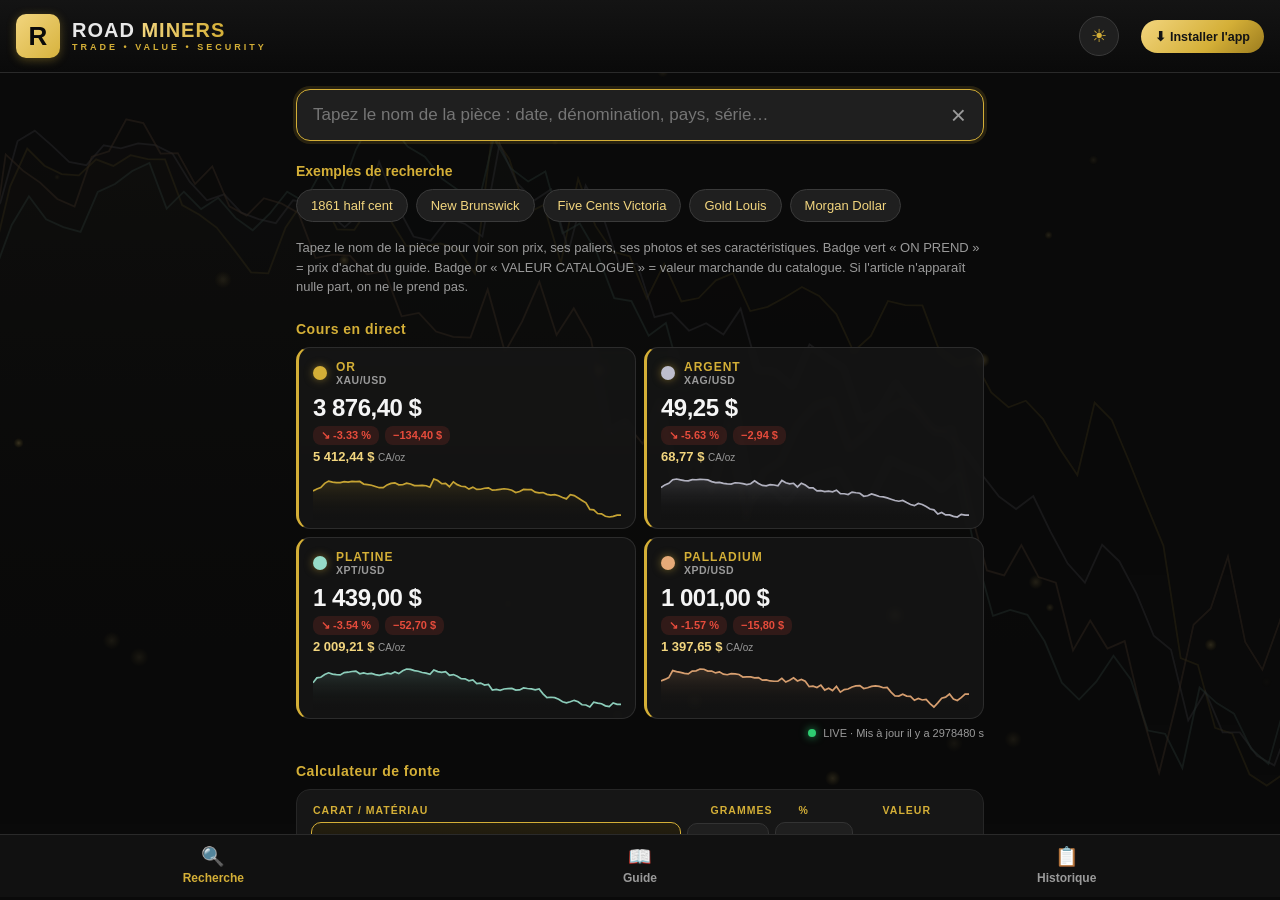
==== index.html @ ada9b25f "Écran de bienvenue après code d'accès : message d'encouragement + paillettes or/argent/diamant (sw v" ====
<!DOCTYPE html>
<html lang="fr">
<head>
<meta charset="UTF-8">
<meta name="viewport" content="width=device-width, initial-scale=1.0, viewport-fit=cover">
<meta name="theme-color" content="#0a0a0a">
<meta name="mobile-web-app-capable" content="yes">
<meta name="apple-mobile-web-app-capable" content="yes">
<meta name="apple-mobile-web-app-status-bar-style" content="black-translucent">
<title>ROAD MINERS — Recherche & Évaluation</title>
<link rel="manifest" href="manifest.webmanifest">
<link rel="icon" href="icons/icon-192.png">
<link rel="apple-touch-icon" href="icons/icon-192.png">
<link rel="stylesheet" href="styles.css">
</head>
<body>

<canvas id="spot-chart" aria-hidden="true"></canvas>
<canvas id="bg-fx" aria-hidden="true"></canvas>

<header class="app-header">
  <div class="logo-mark">R</div>
  <div class="logo-text">
    <span class="logo-road">ROAD</span> <span class="logo-miner">MINERS</span>
    <small>TRADE &bull; VALUE &bull; SECURITY</small>
  </div>
  <button id="btn-theme" class="btn-theme" aria-label="Changer de thème">&#9788;</button>
  <button id="btn-install" class="btn-install">&#11015; Installer l'app</button>
</header>

<main id="app">


  <!-- ============ VUE RECHERCHE (par défaut) ============ -->
  <section id="view-search" class="view active">
    <div class="search-box">
      <input type="search" id="search-input"
             placeholder="Tapez le nom de la pièce : date, dénomination, pays, série&hellip;"
             autocomplete="off" autofocus>
      <button id="btn-clear" class="btn-clear" aria-label="Effacer">&times;</button>
    </div>

    <ul id="results" class="results"></ul>
    <p id="results-count" class="results-count"></p>

    <div id="home-zone">
      <div class="quick-hints" id="quick-hints">
        <p class="hint-title">Exemples de recherche</p>
        <div class="hint-chips">
          <button class="chip" data-q="1861 half cent">1861 half cent</button>
          <button class="chip" data-q="New Brunswick">New Brunswick</button>
          <button class="chip" data-q="five cents victoria">Five Cents Victoria</button>
          <button class="chip" data-q="gold louis">Gold Louis</button>
          <button class="chip" data-q="morgan dollar">Morgan Dollar</button>
        </div>
        <p class="hint-note">Tapez le nom de la pièce pour voir son prix, ses paliers, ses photos et ses caractéristiques. Badge vert « ON PREND » = prix d'achat du guide. Badge or « VALEUR CATALOGUE » = valeur marchande du catalogue. Si l'article n'apparaît nulle part, on ne le prend pas.</p>
      </div>

      <h3 class="section-title">Cours en direct</h3>
      <div class="spot-grid" id="spot-ticker"></div>

      <h3 class="section-title">Calculateur de fonte</h3>
      <div class="melt-card">
        <canvas id="gold-fx"></canvas>
        <div class="melt-head">
          <span>CARAT / MATÉRIAU</span><span>GRAMMES</span><span>%</span><span>VALEUR</span><span></span>
        </div>
        <div id="melt-rows"></div>
        <button class="btn-outline btn-add" id="btn-add-material">&#10010; Ajouter un matériau</button>
        <p class="melt-result" id="melt-result">Total : —</p>
        <div class="custom-pct" id="custom-pct-zone" hidden>
          <label for="custom-pct">% au choix sur le total 100 % Kitco :</label>
          <div class="custom-pct-row">
            <input type="number" id="custom-pct" min="0" max="100" step="0.5" placeholder="ex. 42">
            <span class="custom-pct-sign">%</span>
            <strong id="custom-pct-val">—</strong>
          </div>
          <label for="custom-paid" style="margin-top:10px">Montant payé au total ($) — pourcentage réel :</label>
          <div class="custom-pct-row">
            <input type="number" id="custom-paid" min="0" step="0.01" placeholder="ex. 850">
            <span class="custom-pct-sign">$</span>
            <strong id="custom-paid-pct">—</strong>
          </div>
        </div>
        <div class="tiers" id="melt-tiers"></div>
        <p class="hint-note" id="melt-source">100 % = prix <strong>Non-Wholesale</strong> par gramme de la page <a href="https://online.kitco.com/refining/gold-silver-CAD.html" target="_blank" rel="noopener" style="color:var(--gold)">Kitco refining (CAD)</a>, selon la contenance — cours en direct.</p>
      </div>

      <h3 class="section-title">Valeur faciale — pièces d'argent canadiennes</h3>
      <div class="face-card">
        <p class="hint-note" style="margin-top:0">Poids total de l'ensemble des pièces <strong>÷ 23,32 g</strong> = valeur faciale en dollars.</p>
        <div class="custom-pct-row">
          <input type="number" id="face-grams" min="0" step="0.01" placeholder="poids total en grammes">
          <span class="custom-pct-sign">g</span>
          <strong id="face-result">—</strong>
        </div>
        <div class="custom-pct-row" style="margin-top:8px">
          <input type="number" id="face-mult" min="0" step="0.5" placeholder="multiplicateur (ex. 8)">
          <span class="custom-pct-sign">&times;</span>
          <strong id="face-mult-result">—</strong>
        </div>
        <p class="hint-note">Prix = valeur faciale × multiplicateur (ex. « 8 fois la face »).</p>
      </div>

      <h3 class="section-title">Comparaison des prix</h3>
      <div class="cmp-card">
        <div class="cmp-head">
          <div class="cmp-metals" id="cmp-metals"></div>
          <div class="cmp-unit">
            <button class="cmp-u active" data-u="oz">Once</button>
            <button class="cmp-u" data-u="g">Gramme</button>
          </div>
        </div>
        <div class="cmp-row" id="cmp-row"></div>
        <p class="hint-note" id="cmp-note"></p>
      </div>

      <details class="guide-block home-fold">
        <summary>Calculateur argent — lots de pièces</summary>
      <div class="agc-card">
        <div class="agc-head"><span>PIÈCE</span><span>QTÉ</span><span>100 %</span></div>
        <div id="agc-rows"></div>
        <p class="melt-result" id="agc-result">Total : —</p>
        <div class="custom-pct-row" id="agc-paid-row" hidden>
          <input type="number" id="agc-paid" min="0" step="0.01" placeholder="montant payé au total">
          <span class="custom-pct-sign">$</span>
          <strong id="agc-paid-pct">—</strong>
        </div>
        <div class="tiers" id="agc-tiers"></div>
        <p class="hint-note">Prix au gramme Kitco Non-Wholesale en direct (même base que le calculateur de fonte), selon la teneur de chaque pièce. <strong>Vérifiez la valeur de collection dans la recherche avant d'offrir la fonte.</strong></p>
      </div>
      </details>

      <details class="guide-block home-fold">
        <summary>Titrage de l'or — carats &amp; poinçons</summary>
      <div class="karat-card">
        <table class="karat-table">
          <thead>
            <tr><th>Titrage</th><th>Poinçon</th><th>% d'or pur</th><th>Utilisation courante</th></tr>
          </thead>
          <tbody>
            <tr>
              <td><strong>24K</strong><span class="karat-parts">24/24 parts</span></td>
              <td class="karat-mil">999 ‰</td>
              <td><div class="karat-bar"><span style="width:99.9%"></span></div><span class="karat-pct">99,9 %</span></td>
              <td class="karat-usage">Lingots, pièces d'investissement (trop mou pour les bijoux)</td>
            </tr>
            <tr>
              <td><strong>22K</strong><span class="karat-parts">22/24 parts</span></td>
              <td class="karat-mil">916 ‰</td>
              <td><div class="karat-bar"><span style="width:91.6%"></span></div><span class="karat-pct">91,6 %</span></td>
              <td class="karat-usage">Bijoux traditionnels de haute valeur (Asie, Moyen-Orient)</td>
            </tr>
            <tr>
              <td><strong>21K</strong><span class="karat-parts">21/24 parts</span></td>
              <td class="karat-mil">875 ‰</td>
              <td><div class="karat-bar"><span style="width:87.5%"></span></div><span class="karat-pct">87,5 %</span></td>
              <td class="karat-usage">—</td>
            </tr>
            <tr>
              <td><strong>19K</strong><span class="karat-parts">19/24 parts</span></td>
              <td class="karat-mil">800 ‰</td>
              <td><div class="karat-bar"><span style="width:80%"></span></div><span class="karat-pct">80,0 %</span></td>
              <td class="karat-usage">—</td>
            </tr>
            <tr>
              <td><strong>18K</strong><span class="karat-parts">18/24 parts</span></td>
              <td class="karat-mil">750 ‰</td>
              <td><div class="karat-bar"><span style="width:75%"></span></div><span class="karat-pct">75,0 %</span></td>
              <td class="karat-usage">Haute joaillerie, bagues de fiançailles (le standard du luxe)</td>
            </tr>
            <tr>
              <td><strong>16K</strong><span class="karat-parts">16/24 parts</span></td>
              <td class="karat-mil">666 ‰</td>
              <td><div class="karat-bar"><span style="width:66.6%"></span></div><span class="karat-pct">66,6 %</span></td>
              <td class="karat-usage">—</td>
            </tr>
            <tr>
              <td><strong>15K</strong><span class="karat-parts">15/24 parts</span></td>
              <td class="karat-mil">625 ‰</td>
              <td><div class="karat-bar"><span style="width:62.5%"></span></div><span class="karat-pct">62,5 %</span></td>
              <td class="karat-usage">—</td>
            </tr>
            <tr>
              <td><strong>14K</strong><span class="karat-parts">14/24 parts</span></td>
              <td class="karat-mil">585 ‰</td>
              <td><div class="karat-bar"><span style="width:58.3%"></span></div><span class="karat-pct">58,3 %</span></td>
              <td class="karat-usage">Bijouterie courante (très populaire aux USA et en Allemagne)</td>
            </tr>
            <tr>
              <td><strong>12K</strong><span class="karat-parts">12/24 parts</span></td>
              <td class="karat-mil">500 ‰</td>
              <td><div class="karat-bar"><span style="width:50%"></span></div><span class="karat-pct">50,0 %</span></td>
              <td class="karat-usage">—</td>
            </tr>
            <tr>
              <td><strong>10K</strong><span class="karat-parts">10/24 parts</span></td>
              <td class="karat-mil">417 ‰</td>
              <td><div class="karat-bar"><span style="width:41.7%"></span></div><span class="karat-pct">41,7 %</span></td>
              <td class="karat-usage">—</td>
            </tr>
            <tr>
              <td><strong>9K</strong><span class="karat-parts">9/24 parts</span></td>
              <td class="karat-mil">375 ‰</td>
              <td><div class="karat-bar"><span style="width:37.5%"></span></div><span class="karat-pct">37,5 %</span></td>
              <td class="karat-usage">Bijoux abordables et très résistants (Europe)</td>
            </tr>
            <tr>
              <td><strong>8K</strong><span class="karat-parts">8/24 parts</span></td>
              <td class="karat-mil">333 ‰</td>
              <td><div class="karat-bar"><span style="width:33.3%"></span></div><span class="karat-pct">33,3 %</span></td>
              <td class="karat-usage">—</td>
            </tr>
          </tbody>
        </table>
      </div>
      </details>

      <details class="guide-block home-fold">
        <summary>Argent, platine &amp; palladium — poinçons</summary>
      <div class="karat-card">
        <table class="karat-table">
          <thead>
            <tr><th>Poinçon</th><th>Millièmes</th><th>% de métal pur</th><th>Notes</th></tr>
          </thead>
          <tbody>
            <tr class="fold-sub"><td colspan="4">ARGENT</td></tr>
            <tr>
              <td><strong>750</strong></td>
              <td class="karat-mil">750 ‰</td>
              <td><div class="karat-bar"><span style="width:75%"></span></div><span class="karat-pct">75,0 %</span></td>
              <td class="karat-usage">—</td>
            </tr>
            <tr>
              <td><strong>800</strong></td>
              <td class="karat-mil">800 ‰</td>
              <td><div class="karat-bar"><span style="width:80%"></span></div><span class="karat-pct">80,0 %</span></td>
              <td class="karat-usage">Argenterie, pièces étrangères</td>
            </tr>
            <tr>
              <td><strong>850</strong></td>
              <td class="karat-mil">850 ‰</td>
              <td><div class="karat-bar"><span style="width:85%"></span></div><span class="karat-pct">85,0 %</span></td>
              <td class="karat-usage">—</td>
            </tr>
            <tr>
              <td><strong>900</strong></td>
              <td class="karat-mil">900 ‰</td>
              <td><div class="karat-bar"><span style="width:90%"></span></div><span class="karat-pct">90,0 %</span></td>
              <td class="karat-usage">Pièces US 1964 et avant</td>
            </tr>
            <tr>
              <td><strong>925</strong><span class="karat-parts">Sterling</span></td>
              <td class="karat-mil">925 ‰</td>
              <td><div class="karat-bar"><span style="width:92.5%"></span></div><span class="karat-pct">92,5 %</span></td>
              <td class="karat-usage">Standard argenterie et bijoux</td>
            </tr>
            <tr>
              <td><strong>999</strong></td>
              <td class="karat-mil">999 ‰</td>
              <td><div class="karat-bar"><span style="width:99.9%"></span></div><span class="karat-pct">99,9 %</span></td>
              <td class="karat-usage">Lingots, pièces d'investissement</td>
            </tr>
            <tr>
              <td><strong>9999</strong></td>
              <td class="karat-mil">999,9 ‰</td>
              <td><div class="karat-bar"><span style="width:99.99%"></span></div><span class="karat-pct">99,99 %</span></td>
              <td class="karat-usage">Maple Leaf argent</td>
            </tr>
            <tr class="fold-sub"><td colspan="4">PLATINE</td></tr>
            <tr>
              <td><strong>PLAT</strong></td>
              <td class="karat-mil">—</td>
              <td><span class="karat-pct">à vérifier</span></td>
              <td class="karat-usage">Marquage de platine ; vérifier le contexte</td>
            </tr>
            <tr>
              <td><strong>900</strong></td>
              <td class="karat-mil">900 ‰</td>
              <td><div class="karat-bar"><span style="width:90%"></span></div><span class="karat-pct">90,0 %</span></td>
              <td class="karat-usage">—</td>
            </tr>
            <tr>
              <td><strong>950</strong></td>
              <td class="karat-mil">950 ‰</td>
              <td><div class="karat-bar"><span style="width:95%"></span></div><span class="karat-pct">95,0 %</span></td>
              <td class="karat-usage">Bijoux courants</td>
            </tr>
            <tr>
              <td><strong>999</strong></td>
              <td class="karat-mil">999 ‰</td>
              <td><div class="karat-bar"><span style="width:99.9%"></span></div><span class="karat-pct">99,9 %</span></td>
              <td class="karat-usage">Lingots, pièces d'investissement</td>
            </tr>
            <tr class="fold-sub"><td colspan="4">PALLADIUM</td></tr>
            <tr>
              <td><strong>PALL</strong></td>
              <td class="karat-mil">—</td>
              <td><span class="karat-pct">à vérifier</span></td>
              <td class="karat-usage">Marquage possible ; analyse nécessaire</td>
            </tr>
            <tr>
              <td><strong>950</strong></td>
              <td class="karat-mil">950 ‰</td>
              <td><div class="karat-bar"><span style="width:95%"></span></div><span class="karat-pct">95,0 %</span></td>
              <td class="karat-usage">Bijoux</td>
            </tr>
            <tr>
              <td><strong>999</strong></td>
              <td class="karat-mil">999 ‰</td>
              <td><div class="karat-bar"><span style="width:99.9%"></span></div><span class="karat-pct">99,9 %</span></td>
              <td class="karat-usage">Lingots, pièces d'investissement</td>
            </tr>
          </tbody>
        </table>
        <p class="hint-note">1 once troy = 31,1034768 g. Les tests à l'acide pour platine et palladium ne sont pas des preuves : certains aciers et alliages donnent des réactions trompeuses.</p>
      </div>
      </details>
    </div>
  </section>

  <!-- ============ VUE DÉTAIL ============ -->
  <section id="view-detail" class="view">
    <button class="btn-back" id="btn-back">&larr; Retour</button>

    <div class="coin3d-scene">
      <div class="coin3d">
        <div class="coin-face coin-front" id="coin-front"></div>
        <div class="coin-face coin-back" id="coin-back"></div>
      </div>
    </div>

    <div id="detail-card" class="detail-card">
      <div class="verdict" id="verdict">ON PREND</div>
      <h2 id="detail-title"></h2>
      <p class="detail-ref" id="detail-ref"></p>
      <p class="detail-price"><span id="detail-price-label">Prix d'achat du guide</span> : <strong id="detail-price"></strong></p>
    </div>

    <a id="guide-page-link" class="btn-outline" style="display:block;margin-top:12px" href="#" target="_blank" rel="noopener">
      Voir la page du livre (photos des pièces) &nearr;
    </a>

    <div id="caracs-zone" hidden>
      <h3 class="section-title" id="caracs-title">Caractéristiques (Numista)</h3>
      <div id="caracs" class="caracs"></div>
    </div>

    <h3 class="section-title">Prix selon le pourcentage</h3>
    <div class="tiers" id="tiers"></div>

    <h3 class="section-title">Prix réel constaté</h3>
    <div class="realprice-zone">
      <a id="pricecharting-link" class="btn-outline" href="#" target="_blank" rel="noopener">
        Voir le prix réel &nearr;
      </a>
      <div class="realprice-input">
        <label for="realprice">Prix réel constaté ($)</label>
        <input type="number" id="realprice" min="0" step="0.01" placeholder="0.00">
      </div>
      <p id="margin-info" class="margin-info"></p>
    </div>

    <button class="btn-gold btn-save" id="btn-save">Enregistrer l'évaluation</button>
  </section>

  <!-- ============ VUE GUIDE (manuel de formation) ============ -->
  <section id="view-guide" class="view">
    <h3 class="section-title" style="margin-top:0">Manuel de formation — objets de valeur</h3>
    <p class="hint-note" style="margin-top:0">Les valeurs historiques citées ne sont ni des prix garantis ni des offres d'achat. Les listes de marques et les tests indicatifs ne remplacent pas une analyse.</p>

    <details class="guide-block" open>
      <summary>Mode d'emploi et sécurité</summary>
      <div class="guide-body">
        <ul>
          <li>Identifier l'objet, photographier les poinçons et relever son <strong>poids brut</strong>.</li>
          <li>Vérifier la composition : poinçon, dimensions, masse, provenance et, si nécessaire, <strong>analyse XRF</strong> ou laboratoire.</li>
          <li><strong>Ne pas</strong> utiliser de tests destructifs sur une pièce de collection ou une montre potentiellement rare.</li>
          <li>Tests acides : formation, lunettes, gants compatibles, ventilation et protocole de sécurité ; <strong>ne pas mélanger les réactifs</strong>.</li>
          <li>Contrôler les obligations locales : identification du vendeur, registre d'achat, biens volés, taxes et protection du consommateur.</li>
        </ul>
      </div>
    </details>

    <details class="guide-block">
      <summary>Or : carats, poinçons et calcul de fonte</summary>
      <div class="guide-body">
        <table>
          <thead><tr><th>Carats</th><th>Poinçon</th><th>Or fin théorique</th></tr></thead>
          <tbody>
            <tr><td>24K</td><td>999</td><td>99,9 %</td></tr>
            <tr><td>22K</td><td>916</td><td>91,6 %</td></tr>
            <tr><td>21K</td><td>875</td><td>87,5 %</td></tr>
            <tr><td>18K</td><td>750</td><td>75,0 %</td></tr>
            <tr><td>16K</td><td>666</td><td>66,6 %</td></tr>
            <tr><td>15K</td><td>625</td><td>62,5 %</td></tr>
            <tr><td>14K</td><td>585</td><td>58,5 %</td></tr>
            <tr><td>12K</td><td>500</td><td>50,0 %</td></tr>
            <tr><td>10K</td><td>417</td><td>41,7 %</td></tr>
            <tr><td>9K</td><td>375</td><td>37,5 %</td></tr>
            <tr><td>8K</td><td>333</td><td>33,3 %</td></tr>
          </tbody>
        </table>
        <p><strong>Marquages :</strong> K, KT, CT, C peuvent désigner le carat selon le contexte. <strong>GF</strong> = Gold Filled ; <strong>1/10</strong> et <strong>1/20</strong> = fraction de la masse en or du revêtement ; <strong>RGP</strong> = Rolled Gold Plate. Ces articles sont <strong>non souhaités</strong> pour le rachat d'or massif.</p>
        <div class="guide-warn">
          <strong>Calcul de valeur de fonte :</strong><br>
          Or fin (g) = poids net (g) × titre.<br>
          Valeur brute = or fin (g) × cours de l'or pur par gramme.<br>
          Exemple fictif : 20 g d'or 18K → 15 g d'or fin ; à 100 $/g (hypothétique) → 1 500 $ de valeur métal brute. Déduire coûts, pertes et marge selon un barème transparent.
        </div>
        <p>Note du support : « Nous recevons 98,5 % or – 95 % argent » — rendement ou taux de paiement non défini : <strong>ne pas l'appliquer automatiquement</strong>.</p>
      </div>
    </details>

    <details class="guide-block">
      <summary>Argent, platine et palladium</summary>
      <div class="guide-body">
        <table>
          <thead><tr><th>Métal / poinçon</th><th>Interprétation</th></tr></thead>
          <tbody>
            <tr><td>Argent 750 / 800 / 850 / 900</td><td>75 / 80 / 85 / 90 % d'argent</td></tr>
            <tr><td>925 (Sterling)</td><td>92,5 % d'argent</td></tr>
            <tr><td>999 / 9999</td><td>99,9 / 99,99 % d'argent</td></tr>
            <tr><td>PLAT / 900</td><td>Marquages possibles de platine ; vérifier le contexte</td></tr>
            <tr><td>PALL</td><td>Marquage possible de palladium ; analyse nécessaire</td></tr>
          </tbody>
        </table>
        <p><strong>1 once troy = 31,1034768 g</strong> (arrondi : 31,1035 g).</p>
        <p>Les tests à l'acide pour platine et palladium ne sont <strong>pas des preuves d'identité</strong> : certains aciers et alliages donnent des réactions trompeuses.</p>
      </div>
    </details>

    <details class="guide-block">
      <summary>Argenterie et métal plaqué</summary>
      <div class="guide-body">
        <table>
          <thead><tr><th>Marquages recherchés</th><th>À vérifier avec prudence</th></tr></thead>
          <tbody>
            <tr>
              <td>800 (lions), 900, 925, Sterling, Silver, Argent</td>
              <td>EP, EPBS, EPNS, EPCS, Silver Plate, Copper, Nickel, Brass, Pewter, Guaranteed</td>
            </tr>
            <tr>
              <td></td>
              <td>Rogers &amp; Son, Community, Oneida, Christofle, Wallace, International Silver Co.</td>
            </tr>
          </tbody>
        </table>
        <p><strong>Réactions décrites (indicatives, pas universelles) :</strong> bleu pâle + dépôt blanc sans bulles = « bon » ; bleu-vert = cuivre ; vert = laiton ; noir + dépôt blanc + bulles = étain. Le nom d'un fabricant ne détermine pas la teneur en argent.</p>
        <div class="guide-warn">Attention aux <strong>chandeliers et boîtes à bijoux lestés</strong> de plâtre ou de bois ; les manches de couteaux peuvent contenir des matériaux de remplissage. <strong>Calculer uniquement le métal récupérable.</strong></div>
      </div>
    </details>

    <details class="guide-block">
      <summary>Monnaie canadienne</summary>
      <div class="guide-body">
        <table>
          <thead><tr><th>Catégorie</th><th>Teneur / notes</th></tr></thead>
          <tbody>
            <tr><td>Pièces jusqu'en 1966</td><td>80 % d'argent ; vérifier dénomination et date</td></tr>
            <tr><td>1967</td><td>50 % ou 80 % selon l'émission (moyenne ~60 %)</td></tr>
            <tr><td>1968</td><td>50 % ; test à l'aimant — toutes les pièces ne sont pas argentées</td></tr>
            <tr><td>Olympiques Montréal</td><td>5 $ = 25 g ; 10 $ = 50 g ; série de 28 pièces ≈ 1 000 g ; pureté variable</td></tr>
            <tr><td>Olympiques Calgary</td><td>20 $ = 1 oz ; vérifier émission et masse exacte</td></tr>
            <tr><td>Dollars commémoratifs</td><td>1971–1991 : 50 % ; 1992–2002 : 92,5 % ; 2003+ : 99,9 % (à contrôler pièce par pièce)</td></tr>
            <tr><td>Autres recherchés</td><td>5 cents 1921 / 1925 / 1926 Far ; Large Cent ; petits cents 1922–1927 ; jetons Canada ; ensembles 1999 novembre/septembre</td></tr>
          </tbody>
        </table>
        <p><strong>Monnaies canadiennes en or (indications du support) :</strong></p>
        <table>
          <thead><tr><th>Valeur / année</th><th>Quantité annoncée</th></tr></thead>
          <tbody>
            <tr><td>20 $ 1967</td><td>1/2 oz</td></tr>
            <tr><td>100 $ 1976–1986</td><td>1/2 oz</td></tr>
            <tr><td>100 $ 1987–2003</td><td>1/4 oz</td></tr>
            <tr><td>100 $ 2004+</td><td>Moins de 1/4 oz</td></tr>
            <tr><td>100 $ olympique Montréal 1976</td><td>Mentionné, quantité non précisée</td></tr>
            <tr><td>5 $ 1912 / 10 $ 1912</td><td>Presque 1/4 oz / presque 1/2 oz</td></tr>
          </tbody>
        </table>
        <div class="guide-warn">Ne pas déduire la teneur en or de l'emballage (« carton brun », « boîte en bois »…). Distinguer <strong>masse totale</strong>, <strong>masse d'or fin</strong> et <strong>prime numismatique</strong>.</div>
      </div>
    </details>

    <details class="guide-block">
      <summary>Monnaie américaine et étrangère</summary>
      <div class="guide-body">
        <table>
          <thead><tr><th>Catégorie</th><th>Notes</th></tr></thead>
          <tbody>
            <tr><td>USA 1964 et avant</td><td>90 % d'argent pour certaines dénominations</td></tr>
            <tr><td>Kennedy 50 cents 1965–1969</td><td>40 % d'argent</td></tr>
            <tr><td>5 cents 1942–1945 (P, D, S)</td><td>Pièces de guerre : 35 % d'argent</td></tr>
            <tr><td>Anciennes dénominations</td><td>Half Cent, Large Cent, Two Cents, Three Cents, Half Dime, Five Cents, US Token</td></tr>
            <tr><td>Or USA 5 $ / 10 $ / 20 $</td><td>≈ 0,240 / 0,48 / 0,96 oz (approximatif)</td></tr>
            <tr><td>Pièces étrangères en argent</td><td>Titre 800 et plus ; vérifier chaque émission</td></tr>
            <tr><td>Métaux étrangers non précieux</td><td>Support : 2 à 3 $/lb (prix historique non daté)</td></tr>
            <tr><td>Billets étrangers</td><td>Support : anciens billets ~10 cents pièce — non représentatif du marché</td></tr>
          </tbody>
        </table>
        <p>Une tranche cuivrée (ligne brune = cœur cuivre) ne permet pas à elle seule de dater ou d'évaluer une pièce.</p>
      </div>
    </details>

    <details class="guide-block">
      <summary>Montres : tri et authentification</summary>
      <div class="guide-body">
        <table>
          <thead><tr><th>Luxe (selon le support)</th><th>Autres marques / catégories</th></tr></thead>
          <tbody>
            <tr>
              <td>Cartier, Panerai, Omega, Vacheron Constantin, Rolex, Jaeger-LeCoultre, Breitling, Longines, Audemars Piguet, TAG Heuer</td>
              <td>Timex, Bulova, Caravelle, Walt Disney, Fossil, Rado, Gucci, Lacoste, Michael Kors, Quartz</td>
            </tr>
          </tbody>
        </table>
        <ul>
          <li><strong>Mouvement automatique</strong> : remontage par les mouvements du poignet. <strong>Wind-up</strong> : remontage manuel par la couronne.</li>
          <li>« 21 jewels » = rubis de palier dans le mouvement, <strong>pas une garantie de valeur</strong>.</li>
          <li>Vérifier séparément boîtier, fond, bracelet, mécanisme, authenticité, références et état.</li>
          <li><strong>Ne pas fondre une montre</strong> avant de comparer sa valeur de collection.</li>
        </ul>
      </div>
    </details>

    <details class="guide-block">
      <summary>Billets de banque canadiens</summary>
      <div class="guide-body">
        <table>
          <thead><tr><th>Époque / type</th><th>Critère du support</th></tr></thead>
          <tbody>
            <tr><td>Billet de 25 cents</td><td>2 à 5 $ selon l'état (valeur historique)</td></tr>
            <tr><td>1935 et avant</td><td>Toujours intéressant</td></tr>
            <tr><td>1937, signature Osborne</td><td>1 $ et 2 $ : valeur faciale ou photo ; 5–100 $ si bon état</td></tr>
            <tr><td>1954 Devil Face</td><td>Variété recherchée</td></tr>
            <tr><td>1967 commémoratif</td><td>Support : « aucun billet commémoratif 1867–1967 »</td></tr>
            <tr><td>1973 et après</td><td>100 billets consécutifs ou rouleau non coupé</td></tr>
          </tbody>
        </table>
        <p><strong>Numéros de série recherchés :</strong> radar (palindrome), chiffres identiques (ex. 999999999), millionième (ex. 2000000), astérisque initial (ex. *3478956), X en troisième position (ex. AJX032178).</p>
        <p><strong>Erreurs citées :</strong> mauvaise coupe, mauvaise impression, mauvaise couleur, absence de numéro de série, billets spécimens à numéro zéro. <strong>Faire authentifier</strong> : un dommage après émission n'est pas une erreur de fabrication.</p>
      </div>
    </details>

    <details class="guide-block">
      <summary>Cartes et souvenirs de collection</summary>
      <div class="guide-body">
        <table>
          <thead><tr><th>Famille</th><th>Indications</th></tr></thead>
          <tbody>
            <tr><td>Hockey avant 1989</td><td>Recrues : Gretzky 1978–80, Orr 1966–67, Lemieux 1985–86, Roy 1986–87</td></tr>
            <tr><td>Hockey 1985–1989</td><td>Séries OPC complètes ou presque (396 cartes) ; TOPPS variable</td></tr>
            <tr><td>Équipement</td><td>Maillots, rondelles et bâtons <strong>utilisés en match uniquement</strong></td></tr>
            <tr><td>Beehive</td><td>Support : 3 $ chacun (historique), sinon photos</td></tr>
            <tr><td>Jetons Shirriff, Jell-O, Salada</td><td>1961–62 plastique/métal : ~1 $ si bon état ; 1968–69 : envoyer photo</td></tr>
            <tr><td>Autres souvenirs</td><td>Macarons, billes rouges/bleues, bagues ; calendriers Molson et Export « A »</td></tr>
            <tr><td>Baseball 1980–1985</td><td>Séries complètes ou presque, 600–700 cartes</td></tr>
            <tr><td>Boxe et lutte</td><td>Avant 1970, état Mint</td></tr>
            <tr><td>Non-sport</td><td>Avant 1970 : tabac, gomme, cinéma, avions</td></tr>
          </tbody>
        </table>
        <p>Une année ou un joueur connu ne suffit pas : vérifier <strong>éditeur, série, numéro, authenticité, état, centrage, provenance</strong> et ventes comparables récentes.</p>
      </div>
    </details>

    <details class="guide-block">
      <summary>Fiche d'évaluation standard</summary>
      <div class="guide-body">
        <table>
          <thead><tr><th>Champ</th><th>À renseigner</th></tr></thead>
          <tbody>
            <tr><td>Identification</td><td>Catégorie, marque, modèle, année, référence</td></tr>
            <tr><td>Documentation</td><td>Photos recto/verso, poinçons, certificats, provenance</td></tr>
            <tr><td>Mesures</td><td>Poids brut, poids net métal, dimensions</td></tr>
            <tr><td>Contrôle</td><td>Méthode utilisée, résultat, limites et opérateur</td></tr>
            <tr><td>Évaluation</td><td>Cours du jour, ventes comparables, valeur brute</td></tr>
            <tr><td>Offre</td><td>Frais, marge, montant proposé, devise, date</td></tr>
            <tr><td>Traçabilité</td><td>Identité vendeur et registre conformément au droit applicable</td></tr>
          </tbody>
        </table>
        <div class="guide-warn">
          <strong>Exemple (chiffres fictifs) :</strong> pièce de 25 g en argent 925 → 25 × 0,925 = 23,125 g d'argent fin ; à 1,20 $/g → 27,75 $ de valeur métal théorique. La valeur numismatique peut être supérieure ou inférieure à la fonte.
        </div>
      </div>
    </details>

    <details class="guide-block">
      <summary>Vérifications et limites du document source</summary>
      <div class="guide-body">
        <ul>
          <li>Les listes de marques « bonnes » ou « pas bonnes » sont des <strong>raccourcis de tri</strong>, pas des preuves de composition.</li>
          <li>Les prix en cents/gramme, par couteau ou par carte <strong>ne sont pas datés</strong> : ne pas les utiliser comme prix de marché.</li>
          <li>Les pourcentages des pièces commémoratives et olympiques doivent être <strong>contrôlés pièce par pièce</strong>.</li>
          <li>Les méthodes à l'acide, à l'aimant et à la couleur sont <strong>indicatives</strong> ; préférer des analyses non destructives quand l'objet peut avoir une valeur de collection.</li>
          <li>Les quantités en onces des pièces d'or peuvent désigner une <strong>masse brute</strong> ou une <strong>masse d'or fin</strong> : ne pas les confondre.</li>
        </ul>
        <p><strong>Conclusion :</strong> la bonne méthode combine identification, composition vérifiée, poids net, authenticité et état.</p>
      </div>
    </details>
  </section>

  <!-- ============ VUE HISTORIQUE ============ -->
  <section id="view-history" class="view">
    <h3 class="section-title">Évaluations enregistrées</h3>
    <ul id="history-list" class="history-list"></ul>
    <p id="history-empty" class="hint-note">Aucune évaluation enregistrée pour l'instant.</p>
    <button class="btn-outline" id="btn-clear-history">Vider l'historique</button>
  </section>

</main>

<!-- ============ ÉCRAN DE BLOCAGE ============ -->
<div id="blocker" class="blocker" hidden>
  <div class="blocker-panel">
    <div class="logo-mark" style="margin:0 auto 14px">R</div>
    <h2 class="blocker-title">ROAD <span>MINERS</span></h2>
    <p id="blocker-msg">Application temporairement indisponible.</p>
    <input type="text" id="blocker-code" class="adm-input" placeholder="Code d'accès" autocomplete="off">
    <button class="btn-gold" id="blocker-go" style="width:100%;margin-top:12px">Entrer</button>
    <p id="blocker-err" class="blocker-err"></p>
  </div>
</div>

<!-- ============ ÉCRAN DE BIENVENUE (après code valide) ============ -->
<div id="welcome" class="welcome" hidden>
  <canvas id="welcome-fx" aria-hidden="true"></canvas>
  <div class="welcome-inner">
    <div class="logo-mark" style="margin:0 auto 16px">R</div>
    <h2 class="welcome-title" id="welcome-title">Bienvenue !</h2>
    <p id="welcome-sub"></p>
  </div>
</div>

<nav class="bottom-nav">
  <button class="nav-btn active" data-view="view-search">
    <span class="nav-icon">&#128269;</span>Recherche
  </button>
  <button class="nav-btn" data-view="view-guide">
    <span class="nav-icon">&#128214;</span>Guide
  </button>
  <button class="nav-btn" data-view="view-history">
    <span class="nav-icon">&#128203;</span>Historique
  </button>
</nav>

<div id="toast" class="toast" hidden></div>

<script src="config.js"></script>
<script src="app.js"></script>
</body>
</html>
---- styles.css ----
/* ===== ROAD MINERS — thème or & noir ===== */
:root {
  --gold: #d4af37;
  --gold-light: #f2d57e;
  --gold-dark: #9c7c1e;
  --bg: #0a0a0a;
  --bg-card: #161616;
  --bg-raised: #1f1f1f;
  --text: #f5f5f5;
  --text-dim: #9a9a9a;
  --green: #2ecc71;
  --red: #e74c3c;
  --radius: 14px;
}

/* ----- Animations ----- */
@keyframes fadeSlideIn {
  from { opacity: 0; transform: translateY(14px); }
  to { opacity: 1; transform: translateY(0); }
}
@keyframes popIn {
  0% { opacity: 0; transform: scale(.85); }
  70% { transform: scale(1.03); }
  100% { opacity: 1; transform: scale(1); }
}
@keyframes shimmer {
  0% { background-position: -200% center; }
  100% { background-position: 200% center; }
}
@keyframes pulseRing {
  0% { box-shadow: 0 0 0 0 rgba(212,175,55,.45); }
  70% { box-shadow: 0 0 0 14px rgba(212,175,55,0); }
  100% { box-shadow: 0 0 0 0 rgba(212,175,55,0); }
}
@keyframes toastIn {
  from { transform: translateX(-50%) translateY(20px); opacity: 0; }
  to { transform: translateX(-50%) translateY(0); opacity: 1; }
}
@keyframes glowText {
  0%, 100% { text-shadow: 0 0 6px rgba(212,175,55,.25); }
  50% { text-shadow: 0 0 14px rgba(212,175,55,.55); }
}

* { box-sizing: border-box; margin: 0; padding: 0; }

html { -webkit-text-size-adjust: 100%; height: 100%; }

body {
  background: var(--bg);
  color: var(--text);
  font-family: -apple-system, BlinkMacSystemFont, "Segoe UI", Roboto, Arial, sans-serif;
  height: 100%;
  overflow: hidden;   /* page figée : seul #app défile */
}

#app {
  height: calc(100dvh - 73px - 66px); /* moins en-tête et menu du bas */
  overflow-y: auto;
  -webkit-overflow-scrolling: touch;
}

/* ----- En-tête ----- */
.app-header {
  display: flex;
  align-items: center;
  gap: 12px;
  padding: 14px 16px;
  background: linear-gradient(180deg, #141414, #0a0a0a);
  border-bottom: 1px solid #2a2a2a;
  position: sticky;
  top: 0;
  z-index: 10;
}
.logo-mark {
  width: 44px; height: 44px;
  display: grid; place-items: center;
  font-size: 26px; font-weight: 900; color: #0a0a0a;
  background: linear-gradient(135deg, var(--gold-light), var(--gold) 55%, var(--gold-dark));
  background-size: 200% 200%;
  border-radius: 10px;
  box-shadow: 0 2px 10px rgba(212, 175, 55, .35);
  animation: shimmer 4s linear infinite;
}
.logo-text { font-size: 20px; font-weight: 800; letter-spacing: 1px; line-height: 1.1; animation: glowText 3.5s ease-in-out infinite; }
.logo-road { color: #e8e8e8; }
.logo-miner {
  background: linear-gradient(90deg, var(--gold-light), var(--gold));
  -webkit-background-clip: text; background-clip: text; color: transparent;
}
.logo-text small {
  display: block;
  font-size: 9px; font-weight: 600; letter-spacing: 3px;
  color: var(--gold); margin-top: 2px;
}
.btn-install {
  margin-left: auto;
  background: linear-gradient(135deg, var(--gold-light), var(--gold) 60%, var(--gold-dark));
  color: #141414; font-weight: 800; font-size: 12.5px;
  border: none; border-radius: 999px;
  padding: 9px 14px; cursor: pointer;
  animation: pulseRing 2.6s ease-out infinite;
  white-space: nowrap;
}
.btn-install:active { transform: scale(.95); }
.btn-theme {
  margin-left: auto;
  background: var(--bg-raised);
  color: var(--gold); font-size: 18px;
  border: 1px solid #3a3a3a; border-radius: 50%;
  width: 40px; height: 40px;
  display: grid; place-items: center;
  cursor: pointer;
  transition: transform .2s ease;
}
.btn-theme:active { transform: rotate(40deg) scale(.92); }
.btn-theme + .btn-install { margin-left: 10px; }

/* ----- Thème clair ----- */
[data-theme="light"] {
  --bg: #f6f3ea;
  --bg-card: #ffffff;
  --bg-raised: #efe9da;
  --text: #1a1a1a;
  --text-dim: #6b6b6b;
}
[data-theme="light"] body { background: var(--bg); }
[data-theme="light"] .app-header {
  background: linear-gradient(180deg, #ffffff, #f6f3ea);
  border-bottom-color: #e0d8c4;
}
[data-theme="light"] .logo-road { color: #1a1a1a; }
[data-theme="light"] .results li,
[data-theme="light"] .melt-card,
[data-theme="light"] .detail-card,
[data-theme="light"] .caracs,
[data-theme="light"] .history-list li {
  border-color: #e0d8c4;
  box-shadow: 0 1px 4px rgba(120, 100, 40, .08);
}
[data-theme="light"] .spot-chip {
  background: rgba(255, 255, 255, .9);
  border-color: #e0d8c4;
}
[data-theme="light"] .tier,
[data-theme="light"] .melt-row-item select,
[data-theme="light"] .melt-row-item input,
[data-theme="light"] #search-input,
[data-theme="light"] .realprice-input input,
[data-theme="light"] .custom-pct-row input {
  background: #fff;
  border-color: #ddd3ba;
  color: #1a1a1a;
}
[data-theme="light"] .melt-mat { background: linear-gradient(180deg, #fff8e6, #f3e8c8) !important; }
[data-theme="light"] .bottom-nav { background: #fff; border-top-color: #e0d8c4; }
[data-theme="light"] .btn-back { color: var(--gold-dark); }
[data-theme="light"] .hint-title, [data-theme="light"] .section-title { color: var(--gold-dark); }
[data-theme="light"] .chip { background: #fff; border-color: #ddd3ba; color: var(--gold-dark); }
[data-theme="light"] #spot-chart { opacity: .22; }
[data-theme="light"] #bg-fx { opacity: .35; }
[data-theme="light"] .btn-outline { background: rgba(255,255,255,.6); }

/* ----- Vues ----- */
.view { display: none; padding: 16px; max-width: 720px; margin: 0 auto; }
.view.active { display: block; }

/* ----- Recherche ----- */
.search-box { position: relative; }
#search-input {
  width: 100%;
  padding: 15px 44px 15px 16px;
  font-size: 17px;
  color: var(--text);
  background: var(--bg-raised);
  border: 1px solid #333;
  border-radius: var(--radius);
  outline: none;
}
#search-input:focus { border-color: var(--gold); box-shadow: 0 0 0 3px rgba(212,175,55,.15); }
.btn-clear {
  position: absolute; right: 8px; top: 50%; transform: translateY(-50%);
  background: none; border: none; color: var(--text-dim);
  font-size: 26px; padding: 4px 10px; cursor: pointer;
}

.quick-hints { margin-top: 22px; }
.hint-title { color: var(--gold); font-weight: 700; margin-bottom: 10px; font-size: 14px; }
.hint-chips { display: flex; flex-wrap: wrap; gap: 8px; }
.chip {
  background: var(--bg-raised); color: var(--gold-light);
  border: 1px solid #3a3a3a; border-radius: 999px;
  padding: 8px 14px; font-size: 13px; cursor: pointer;
}
.chip:active { background: #2a2a2a; }
.hint-note { color: var(--text-dim); font-size: 13px; margin-top: 16px; line-height: 1.5; }

.results { list-style: none; margin-top: 14px; }
.results li {
  background: var(--bg-card);
  border: 1px solid #262626;
  border-left: 3px solid var(--gold);
  border-radius: 10px;
  padding: 12px 14px;
  margin-bottom: 8px;
  cursor: pointer;
  animation: popIn .28s ease both;
  transition: transform .15s ease, border-color .15s ease;
}
.results li:hover { transform: translateX(3px); border-color: var(--gold-dark); }
.results li:active { background: var(--bg-raised); }
.result-title { font-weight: 700; font-size: 15px; }
.result-sub { color: var(--text-dim); font-size: 12.5px; margin-top: 3px; }
.result-price { color: var(--gold); font-weight: 800; float: right; }
.results-count { color: var(--text-dim); font-size: 12.5px; margin-top: 8px; text-align: center; }

/* ----- Pièce 3D tournoyante (pile / face) ----- */
.coin3d-scene {
  perspective: 900px;
  display: grid; place-items: center;
  margin: 4px 0 18px;
  touch-action: pan-y;          /* scroll vertical libre, drag horizontal pour la pièce */
  cursor: grab;
  user-select: none;
}
.coin3d-scene:active { cursor: grabbing; }
.coin3d {
  position: relative;
  width: 148px; height: 148px;
  transform-style: preserve-3d;
  /* rotation pilotée en JS (lente + manipulable) */
}
.coin3d::before {  /* tranche de la pièce */
  content: "";
  position: absolute; inset: -3px;
  border-radius: 50%;
  background: conic-gradient(#8a6d1c, #f2d57e, #8a6d1c, #f2d57e, #8a6d1c);
  transform: translateZ(-3px);
}
.coin-face {
  position: absolute; inset: 0;
  border-radius: 50%;
  display: grid; place-items: center; align-content: center;
  text-align: center; padding: 14px;
  backface-visibility: hidden;
  border: 3px solid #9c7c1e;
  box-shadow: inset 0 0 22px rgba(90, 65, 5, .45);
}
.coin-front {
  background: radial-gradient(circle at 35% 28%, #f9e7a5, #d4af37 55%, #9c7c1e);
  color: #3a2c05;
}
.coin-back {
  background: radial-gradient(circle at 60% 30%, #ecd27f, #b8912c 55%, #7a5f16);
  color: #2e2304;
  transform: rotateY(180deg);
}
.coin-face .cf-title { font-weight: 900; font-size: 13.5px; line-height: 1.25; text-shadow: 0 1px 0 rgba(255,255,255,.5); }
.coin-face .cf-sub { font-size: 10px; font-weight: 700; margin-top: 5px; opacity: .75; letter-spacing: .5px; }
.coin-face .cf-price { font-weight: 900; font-size: 17px; text-shadow: 0 1px 0 rgba(255,255,255,.45); }
.coin-face .cf-logo { font-size: 30px; font-weight: 900; opacity: .35; letter-spacing: 1px; }
/* faces avec vraies photos Numista */
.coin-face.has-img {
  background-size: cover;
  background-position: center;
  border-color: var(--gold);
}
.coin-face.has-img .cf-badge {
  position: absolute; bottom: 8px; left: 50%;
  transform: translateX(-50%);
  max-width: 86%;
  background: rgba(10, 10, 10, .78);
  color: var(--gold-light);
  font-size: 9.5px; font-weight: 700;
  padding: 3px 9px; border-radius: 999px;
  white-space: nowrap; overflow: hidden; text-overflow: ellipsis;
}

/* ----- Caractéristiques (Numista / Monnaie royale) ----- */
.caracs {
  background: var(--bg-card);
  border: 1px solid #2c2c2c;
  border-radius: var(--radius);
  padding: 6px 14px;
}
.carac-row {
  display: flex; justify-content: space-between; gap: 12px;
  padding: 8px 0;
  border-bottom: 1px solid #222;
  font-size: 13.5px;
}
.carac-row:last-child { border-bottom: none; }
.carac-k { color: var(--text-dim); font-weight: 600; flex-shrink: 0; }
.carac-v { text-align: right; color: var(--text); }
.carac-side {
  border-top: 1px solid #2c2c2c;
  padding: 10px 0;
  font-size: 12.5px;
  color: var(--text-dim);
}
.carac-side-title { color: var(--gold); font-weight: 800; font-size: 12px; letter-spacing: 1px; margin-bottom: 4px; }
.carac-lettering { color: var(--gold-light); font-style: italic; margin-top: 4px; }
.carac-eng { margin-top: 4px; font-size: 12px; }

/* ----- Détail ----- */
.btn-back {
  background: none; border: none; color: var(--gold);
  font-size: 15px; font-weight: 600; padding: 6px 0 14px; cursor: pointer;
}
.detail-card {
  background: var(--bg-card);
  border: 1px solid #2c2c2c;
  border-radius: var(--radius);
  padding: 18px;
  position: relative;
  overflow: hidden;
}
.detail-card::before {
  content: "";
  position: absolute; inset: 0 0 auto 0; height: 3px;
  background: linear-gradient(90deg, var(--gold-dark), var(--gold-light), var(--gold-dark));
}
.verdict {
  display: inline-block;
  background: var(--green); color: #06270f;
  font-weight: 900; font-size: 13px; letter-spacing: 1px;
  padding: 5px 12px; border-radius: 999px; margin-bottom: 10px;
  animation: popIn .4s ease both;
}
.verdict.no { background: var(--red); color: #fff; }
.verdict.info { background: var(--gold); color: #141414; }
.detail-card h2 { font-size: 19px; margin-bottom: 6px; }
.detail-ref { color: var(--text-dim); font-size: 13px; line-height: 1.5; }
.detail-price { margin-top: 12px; font-size: 15px; }
.detail-price strong { color: var(--gold); font-size: 20px; }

.section-title {
  color: var(--gold); font-size: 14px; letter-spacing: .5px;
  margin: 24px 0 10px;
}

/* ----- Paliers ----- */
.tiers { display: grid; grid-template-columns: repeat(4, 1fr); gap: 8px; }
.tier {
  background: var(--bg-raised);
  border: 1px solid #2c2c2c;
  border-radius: 10px;
  padding: 10px 6px;
  text-align: center;
  animation: popIn .3s ease both;
}
.tier:nth-child(2) { animation-delay: .03s; }
.tier:nth-child(3) { animation-delay: .06s; }
.tier:nth-child(4) { animation-delay: .09s; }
.tier:nth-child(5) { animation-delay: .12s; }
.tier:nth-child(6) { animation-delay: .15s; }
.tier:nth-child(7) { animation-delay: .18s; }
.tier:nth-child(8) { animation-delay: .21s; }
.tier .pct { display: block; color: var(--text-dim); font-size: 12px; font-weight: 700; }
.tier .val { display: block; color: var(--gold-light); font-size: 15px; font-weight: 800; margin-top: 4px; }
.tier.full { border-color: var(--gold); background: rgba(212,175,55,.08); }

/* ----- Prix réel ----- */
.realprice-zone { display: flex; flex-direction: column; gap: 12px; }
.realprice-input label { display: block; color: var(--text-dim); font-size: 13px; margin-bottom: 6px; }
.realprice-input input {
  width: 100%; padding: 13px 14px; font-size: 17px;
  color: var(--text); background: var(--bg-raised);
  border: 1px solid #333; border-radius: 10px; outline: none;
}
.realprice-input input:focus { border-color: var(--gold); }
.margin-info { font-size: 14px; color: var(--text-dim); }
.margin-info strong { color: var(--green); }

/* ----- Boutons ----- */
.btn-gold {
  background: linear-gradient(135deg, var(--gold-light), var(--gold) 60%, var(--gold-dark));
  color: #141414; font-weight: 800; font-size: 15px;
  border: none; border-radius: 10px;
  padding: 13px 18px; cursor: pointer;
}
.btn-gold:active { filter: brightness(1.1); }
.btn-outline {
  display: inline-block; text-align: center; text-decoration: none;
  background: none; color: var(--gold);
  border: 1px solid var(--gold-dark); border-radius: 10px;
  padding: 12px 16px; font-weight: 700; font-size: 14px; cursor: pointer;
}
.btn-save { width: 100%; margin-top: 26px; }

/* ----- Historique ----- */
.history-list { list-style: none; }
.history-list li {
  background: var(--bg-card); border: 1px solid #262626;
  border-radius: 10px; padding: 12px 14px; margin-bottom: 8px;
  font-size: 14px;
}
.history-list .h-date { color: var(--text-dim); font-size: 12px; }
.history-list .h-price { color: var(--gold); font-weight: 800; }
#btn-clear-history { margin-top: 16px; width: 100%; }

/* ----- Navigation basse ----- */
.bottom-nav {
  position: fixed; left: 0; right: 0; bottom: 0;
  display: flex;
  background: #111;
  border-top: 1px solid #2a2a2a;
  padding-bottom: env(safe-area-inset-bottom);
  z-index: 20;
}
.nav-btn {
  flex: 1; background: none; border: none;
  color: var(--text-dim); font-size: 12px; font-weight: 600;
  padding: 10px 0 12px; cursor: pointer;
  display: flex; flex-direction: column; align-items: center; gap: 3px;
}
.nav-btn.active { color: var(--gold); }
.nav-icon { font-size: 19px; }

.row-del {
  background: none; border: none; color: var(--text-dim);
  font-size: 22px; padding: 4px 10px; cursor: pointer; flex-shrink: 0;
}
.badge-cat {
  font-size: 10px; font-weight: 700; color: #141414;
  background: var(--gold); border-radius: 4px;
  padding: 1px 5px; vertical-align: middle;
}

/* ----- Comparaison des prix ----- */
.cmp-card {
  background: var(--bg-card);
  border: 1px solid #262626;
  border-radius: var(--radius);
  padding: 14px;
}
.cmp-head {
  display: flex; justify-content: space-between; align-items: center;
  gap: 10px; flex-wrap: wrap;
  margin-bottom: 12px;
}
.cmp-metals { display: flex; gap: 6px; flex-wrap: wrap; }
.cmp-unit { display: flex; gap: 6px; }
.cmp-m, .cmp-u {
  background: var(--bg-raised); color: var(--text-dim);
  border: 1px solid #333; border-radius: 999px;
  padding: 7px 13px; font-size: 12px; font-weight: 700; cursor: pointer;
}
.cmp-m.active, .cmp-u.active {
  background: linear-gradient(135deg, var(--gold-light), var(--gold));
  color: #141414; border-color: var(--gold-dark);
}
.cmp-row {
  display: flex; gap: 10px;
  overflow-x: auto;
  -webkit-overflow-scrolling: touch;
  scroll-snap-type: x mandatory;
  padding-bottom: 4px;
}
.cmp-item {
  min-width: 148px;
  scroll-snap-align: start;
  background: var(--bg-raised);
  border: 1px solid #2c2c2c;
  border-radius: 12px;
  padding: 14px;
  animation: popIn .3s ease both;
}
.cmp-label { color: var(--text-dim); font-size: 12px; font-weight: 700; }
.cmp-price {
  font-size: 21px; font-weight: 900; letter-spacing: -.5px;
  color: var(--text); margin-top: 6px;
}
.cmp-unit-label { color: var(--text-dim); font-size: 11px; margin: 4px 0 9px; }
.cmp-na { background: rgba(154,154,154,.14); color: var(--text-dim); }
[data-theme="light"] .cmp-card { border-color: #e0d8c4; }
[data-theme="light"] .cmp-item { background: #fff; border-color: #e0d8c4; }

/* ----- Calculateur de fonte ----- */
.melt-card {
  position: relative;
  background: var(--bg-card); border: 1px solid #262626;
  border-radius: var(--radius); padding: 14px;
  overflow: hidden;
}
#gold-fx {
  position: absolute; inset: 0;
  width: 100%; height: 100%;
  pointer-events: none;
  z-index: 2;
}
.melt-card > *:not(#gold-fx) { position: relative; z-index: 3; }
.melt-row { display: flex; gap: 10px; margin-bottom: 10px; }
.melt-field { flex: 1; }
.melt-field label { display: block; color: var(--text-dim); font-size: 12.5px; margin-bottom: 5px; }
.melt-field input, .melt-field select {
  width: 100%; padding: 11px 12px; font-size: 15px;
  color: var(--text); background: var(--bg-raised);
  border: 1px solid #333; border-radius: 10px; outline: none;
}
.melt-field input:focus, .melt-field select:focus { border-color: var(--gold); }
.melt-grow { flex: 3; }
.melt-qty { flex: 1; }
.melt-result { font-size: 15px; margin-top: 6px; }
.melt-result strong { color: var(--gold); }

/* ----- Ticker cours en direct ----- */
#spot-chart {
  position: fixed; inset: 0;
  width: 100%; height: 100%;
  z-index: 0;
  pointer-events: none;
  opacity: .16;
}
#bg-fx {
  position: fixed; inset: 0;
  width: 100%; height: 100%;
  z-index: 0;
  pointer-events: none;
  opacity: .5;
}
.app-header, #app, .bottom-nav { position: relative; z-index: 1; }
.spot-grid {
  position: relative;
  display: grid; grid-template-columns: repeat(2, 1fr);
  gap: 8px;
  margin-top: 10px;
}
.spot-chip {
  background: rgba(22, 22, 22, .82);
  backdrop-filter: blur(2px);
  border: 1px solid #2c2c2c;
  border-left: 3px solid var(--gold);
  border-radius: 14px;
  padding: 12px 14px 8px;
  display: flex; flex-direction: column; gap: 4px;
}
.spot-chip-head { display: flex; align-items: center; gap: 9px; }
.spot-dot { width: 14px; height: 14px; border-radius: 50%; box-shadow: 0 0 8px rgba(212,175,55,.5); flex-shrink: 0; }
.spot-code { color: var(--text-dim); font-size: 10.5px; font-weight: 600; letter-spacing: .5px; }
.spot-big {
  font-size: 24px; font-weight: 900; letter-spacing: -.5px;
  color: var(--text);
  margin-top: 4px;
}
.spot-changes { display: flex; gap: 6px; flex-wrap: wrap; }
.chg {
  font-size: 11px; font-weight: 800;
  padding: 3px 8px; border-radius: 8px;
}
.chg.up { background: rgba(46,204,113,.14); color: #2ecc71; }
.chg.down { background: rgba(231,76,60,.14); color: #e74c3c; }
.spot-cad { color: var(--gold-light); font-weight: 700; font-size: 13px; }
.spot-cad small { color: var(--text-dim); font-weight: 400; font-size: 10px; }
.spark { width: 100%; height: 46px; display: block; margin-top: 6px; }
.live-dot {
  display: inline-block; width: 8px; height: 8px; border-radius: 50%;
  background: #2ecc71; margin-right: 7px;
  box-shadow: 0 0 8px rgba(46,204,113,.8);
  animation: livePulse 1.6s ease-in-out infinite;
}
@keyframes livePulse {
  0%, 100% { opacity: 1; transform: scale(1); }
  50% { opacity: .3; transform: scale(.8); }
}
.spot-name { color: var(--gold); font-size: 12px; font-weight: 800; letter-spacing: 1px; text-transform: uppercase; }
.spot-usd { font-size: 14px; font-weight: 700; }
.spot-cad { font-size: 13px; color: var(--gold-light); font-weight: 700; }
.spot-chip small { color: var(--text-dim); font-weight: 400; font-size: 10px; }
.spot-when {
  grid-column: 1 / -1;
  color: var(--text-dim); font-size: 11px; text-align: right;
}
#melt-tiers { margin-top: 10px; }
.melt-row-item {
  display: grid;
  grid-template-columns: 1fr 82px 78px auto 30px;
  gap: 6px;
  align-items: center;
  margin-bottom: 8px;
}
.melt-head {
  display: grid;
  grid-template-columns: 1fr 82px 78px auto 30px;
  gap: 6px;
  padding: 0 2px 6px;
  font-size: 10.5px; font-weight: 800; letter-spacing: 1px;
  color: var(--gold);
}
.melt-row-item select, .melt-row-item input {
  width: 100%; padding: 11px 8px; font-size: 14px;
  color: var(--text); background: var(--bg-raised);
  border: 1px solid #333; border-radius: 10px; outline: none;
}
.melt-row-item select:focus, .melt-row-item input:focus { border-color: var(--gold); }
/* sélecteur de carat bien visible */
.melt-mat {
  border: 1.5px solid var(--gold) !important;
  color: var(--gold-light) !important;
  font-weight: 800 !important;
  font-size: 15px !important;
  background: linear-gradient(180deg, #241f10, #171307) !important;
}
.melt-pct { color: var(--gold-light) !important; font-weight: 700; }
.mp-sel {
  background: rgba(212,175,55,.18);
  border-radius: 6px; padding: 1px 5px;
}
.mp-sel b { color: var(--gold); }
.melt-val {
  color: var(--gold); font-weight: 800; font-size: 13px;
  min-width: 74px; text-align: right;
  display: flex; flex-direction: column; line-height: 1.2;
}
.melt-val small {
  color: var(--text-dim); font-weight: 600; font-size: 10.5px;
}
.btn-add { width: 100%; margin: 4px 0 10px; }
.melt-pcts {
  grid-column: 1 / -1;
  display: flex; flex-wrap: wrap; gap: 4px 10px;
  padding: 2px 2px 6px;
}
.melt-pcts:empty { padding: 0; }
.mp { font-size: 11px; color: var(--text-dim); white-space: nowrap; }
.mp b { color: var(--gold-light); font-weight: 700; }
.melt-total-label {
  display: block; font-size: 12px; font-weight: 700;
  color: var(--text-dim); letter-spacing: .5px; margin-bottom: 2px;
}
.melt-total {
  font-size: 26px; color: var(--gold);
  text-shadow: 0 0 18px rgba(212,175,55,.35);
}
.custom-pct { margin-top: 12px; }
.custom-pct label {
  display: block; font-size: 12px; font-weight: 700;
  color: var(--text-dim); margin-bottom: 6px;
}
.custom-pct-row { display: flex; align-items: center; gap: 8px; }
.custom-pct-row input {
  width: 90px; padding: 11px 10px; font-size: 16px; font-weight: 700;
  color: var(--gold-light); background: var(--bg-raised);
  border: 1.5px solid var(--gold); border-radius: 10px; outline: none;
  text-align: center;
}
.custom-pct-sign { color: var(--gold); font-weight: 800; font-size: 16px; }
.custom-pct-row strong { color: var(--gold); font-size: 20px; }

/* ----- Tableau des titrages (carats) ----- */
.karat-card {
  background: var(--bg-card);
  border: 1px solid #262626;
  border-radius: var(--radius);
  padding: 6px 10px;
  overflow-x: auto;             /* défilement horizontal sur très petit écran */
  -webkit-overflow-scrolling: touch;
}
.karat-table {
  width: 100%;
  min-width: 520px;
  border-collapse: collapse;
  font-size: 13px;
}
.karat-table th {
  text-align: left;
  color: var(--gold);
  font-size: 10.5px;
  font-weight: 800;
  letter-spacing: 1px;
  text-transform: uppercase;
  padding: 10px 8px 8px;
  border-bottom: 1px solid var(--gold-dark);
  white-space: nowrap;
}
.karat-table td {
  padding: 9px 8px;
  border-bottom: 1px solid #222;
  vertical-align: middle;
}
.karat-table tbody tr:last-child td { border-bottom: none; }
.karat-table tbody tr { transition: background .15s ease; }
.karat-table tbody tr:hover { background: rgba(212, 175, 55, .06); }
.karat-table td strong { color: var(--gold-light); font-size: 15px; }
.karat-parts {
  display: block;
  color: var(--text-dim);
  font-size: 10px;
  margin-top: 1px;
}
.karat-mil { color: var(--gold); font-weight: 800; white-space: nowrap; }
.karat-bar {
  width: 74px;
  height: 7px;
  border-radius: 99px;
  background: #2a2a2a;
  overflow: hidden;
  margin-bottom: 4px;
}
.karat-bar span {
  display: block;
  height: 100%;
  border-radius: 99px;
  background: linear-gradient(90deg, var(--gold-dark), var(--gold-light));
}
.karat-pct { color: var(--text-dim); font-size: 11px; font-weight: 700; white-space: nowrap; }
.karat-usage { color: var(--text-dim); font-size: 12px; line-height: 1.4; }
[data-theme="light"] .karat-card { border-color: #e0d8c4; }
[data-theme="light"] .karat-bar { background: #e5dec9; }
[data-theme="light"] .karat-table td { border-bottom-color: #ece5d2; }

/* ----- Valeur faciale ----- */
.face-card {
  background: var(--bg-card);
  border: 1px solid #262626;
  border-radius: var(--radius);
  padding: 14px;
}
.face-card .custom-pct-row input { flex: 1; max-width: 200px; width: auto; }
[data-theme="light"] .face-card { border-color: #e0d8c4; }

/* ----- Calculateur argent (lots de pièces) ----- */
.agc-card {
  background: var(--bg-card);
  border: 1px solid #262626;
  border-radius: var(--radius);
  padding: 14px;
}
.agc-head, .agc-row {
  display: grid;
  grid-template-columns: 1fr 62px 90px;
  gap: 8px;
  align-items: center;
}
.agc-head {
  padding: 0 2px 6px;
  font-size: 10.5px; font-weight: 800; letter-spacing: 1px;
  color: var(--gold);
}
.agc-head span:last-child { text-align: right; }
.agc-row { padding: 5px 0; border-bottom: 1px solid #222; }
.agc-row:last-of-type { border-bottom: none; }
.agc-label { font-size: 12.5px; line-height: 1.3; }
.agc-label small { display: block; color: var(--text-dim); font-size: 10px; }
.agc-qty {
  width: 100%; padding: 8px 4px; font-size: 14px; text-align: center;
  color: var(--text); background: var(--bg-raised);
  border: 1px solid #333; border-radius: 8px; outline: none;
}
.agc-qty:focus { border-color: var(--gold); }
.agc-sub { color: var(--gold); font-weight: 800; font-size: 13px; text-align: right; }
.agc-card .custom-pct-row { margin-top: 10px; }
.agc-card .custom-pct-row input { flex: 1; max-width: 180px; width: auto; }
[data-theme="light"] .agc-card { border-color: #e0d8c4; }
[data-theme="light"] .agc-row { border-bottom-color: #ece5d2; }
[data-theme="light"] .agc-qty { background: #fff; border-color: #ddd3ba; color: #1a1a1a; }

/* ----- Guide (manuel de formation) ----- */
.guide-block {
  background: var(--bg-card);
  border: 1px solid #262626;
  border-radius: var(--radius);
  margin-bottom: 10px;
  overflow: hidden;
}
.guide-block summary {
  cursor: pointer;
  list-style: none;
  padding: 14px 16px;
  color: var(--gold);
  font-weight: 800;
  font-size: 14px;
  display: flex; justify-content: space-between; align-items: center; gap: 10px;
}
.guide-block summary::-webkit-details-marker { display: none; }
.guide-block summary::after {
  content: "\25BE";
  font-size: 12px;
  transition: transform .2s ease;
  flex-shrink: 0;
}
.guide-block[open] summary::after { transform: rotate(180deg); }
.guide-body {
  padding: 0 16px 14px;
  font-size: 13px;
  color: var(--text-dim);
  line-height: 1.55;
}
.guide-body p { margin: 8px 0; }
.guide-body ul { padding-left: 18px; margin: 6px 0; }
.guide-body li { margin-bottom: 6px; }
.guide-body strong { color: var(--text); }
.guide-body table {
  width: 100%;
  border-collapse: collapse;
  font-size: 12.5px;
  margin: 8px 0;
}
.guide-body th {
  text-align: left;
  color: var(--gold);
  font-size: 10.5px;
  font-weight: 800;
  letter-spacing: .5px;
  text-transform: uppercase;
  padding: 6px 8px;
  border-bottom: 1px solid var(--gold-dark);
}
.guide-body td {
  padding: 6px 8px;
  border-bottom: 1px solid #222;
  vertical-align: top;
}
.guide-body tr:last-child td { border-bottom: none; }
.guide-warn {
  background: rgba(212, 175, 55, .08);
  border-left: 3px solid var(--gold);
  border-radius: 6px;
  padding: 10px 12px;
  margin: 10px 0;
  font-size: 12.5px;
}
[data-theme="light"] .guide-block { border-color: #e0d8c4; }
[data-theme="light"] .guide-body td { border-bottom-color: #ece5d2; }

/* ----- Dépliants de l'accueil (titrages) ----- */
.home-fold { margin-top: 24px; }
.home-fold .karat-card,
.home-fold .agc-card {
  border: none;
  background: none;
  padding: 0 6px 6px;
}
.fold-sub td {
  color: var(--gold);
  font-weight: 800;
  font-size: 11px;
  letter-spacing: 1px;
  padding-top: 14px !important;
  border-bottom: 1px solid var(--gold-dark) !important;
}

/* ----- Écran de blocage ----- */
.blocker {
  position: fixed; inset: 0; z-index: 100;
  background: rgba(6, 6, 6, .96);
  backdrop-filter: blur(6px);
  display: grid; place-items: center;
  padding: 20px;
}
.blocker[hidden] { display: none; }
.blocker-panel {
  background: var(--bg-card);
  border: 1px solid var(--gold-dark);
  border-radius: 18px;
  padding: 28px 24px;
  max-width: 400px; width: 100%;
  text-align: center;
  animation: popIn .35s ease both;
}
.blocker-title { font-size: 22px; font-weight: 900; letter-spacing: 2px; margin-bottom: 10px; }
.blocker-title span { color: var(--gold); }
.blocker-panel p { color: var(--text-dim); font-size: 14px; line-height: 1.5; margin-bottom: 16px; }
.blocker-err { color: var(--red) !important; font-size: 13px; margin: 10px 0 0 !important; min-height: 18px; }

/* ----- Écran de bienvenue ----- */
.welcome {
  position: fixed; inset: 0; z-index: 110;
  background: rgba(6, 6, 6, .97);
  display: grid; place-items: center;
  text-align: center; padding: 24px;
  transition: opacity .45s ease;
  cursor: pointer;
}
.welcome[hidden] { display: none; }
.welcome-out { opacity: 0; pointer-events: none; }
#welcome-fx { position: absolute; inset: 0; width: 100%; height: 100%; }
.welcome-inner { position: relative; z-index: 2; }
.welcome-title {
  font-size: 30px; font-weight: 900; letter-spacing: 1px;
  color: var(--gold-light);
  animation: glowText 2s ease-in-out infinite;
}
.welcome-inner p {
  color: var(--text); font-size: 16px;
  margin-top: 10px; line-height: 1.5; max-width: 340px;
}

/* ----- Admin ----- */
.adm-input {
  width: 100%; padding: 12px 14px; font-size: 15px;
  color: var(--text); background: var(--bg-raised);
  border: 1px solid #333; border-radius: 10px; outline: none;
}
.adm-input:focus { border-color: var(--gold); }
.adm-label { display: block; color: var(--text-dim); font-size: 13px; margin: 14px 0 6px; }
.adm-status-row { display: flex; align-items: center; gap: 12px; flex-wrap: wrap; }
.adm-btn-row { display: flex; gap: 8px; margin-top: 12px; }
.adm-add { margin-top: 14px; display: flex; flex-direction: column; gap: 8px; }
.code-row {
  display: flex; align-items: center; gap: 8px;
  padding: 10px 0; border-bottom: 1px solid #222;
}
.code-row:last-child { border-bottom: none; }
.code-main { flex: 1; min-width: 0; font-size: 13.5px; }
.code-main strong { color: var(--gold-light); letter-spacing: 1px; }
.code-main small { display: block; color: var(--text-dim); font-size: 11px; margin-top: 2px; }
.code-toggle { padding: 7px 10px; font-size: 11.5px; white-space: nowrap; }
.badge-off {
  font-size: 10px; font-weight: 700; color: #fff;
  background: var(--red); border-radius: 4px;
  padding: 1px 5px; vertical-align: middle;
}
[data-theme="light"] .adm-input { background: #fff; border-color: #ddd3ba; color: #1a1a1a; }
[data-theme="light"] .code-row { border-bottom-color: #ece5d2; }

/* ----- Toast ----- */
.toast {
  position: fixed; left: 50%; bottom: 90px; transform: translateX(-50%);
  background: var(--gold); color: #141414;
  font-weight: 700; font-size: 14px;
  padding: 11px 20px; border-radius: 999px;
  box-shadow: 0 4px 18px rgba(0,0,0,.5);
  z-index: 30;
  animation: toastIn .25s ease both;
}

/* ----- Accessibilité : mouvement réduit ----- */
@media (prefers-reduced-motion: reduce) {
  *, *::before, *::after {
    animation: none !important;
    transition: none !important;
  }
}

@media (min-width: 560px) {
  .tiers { grid-template-columns: repeat(8, 1fr); }
}
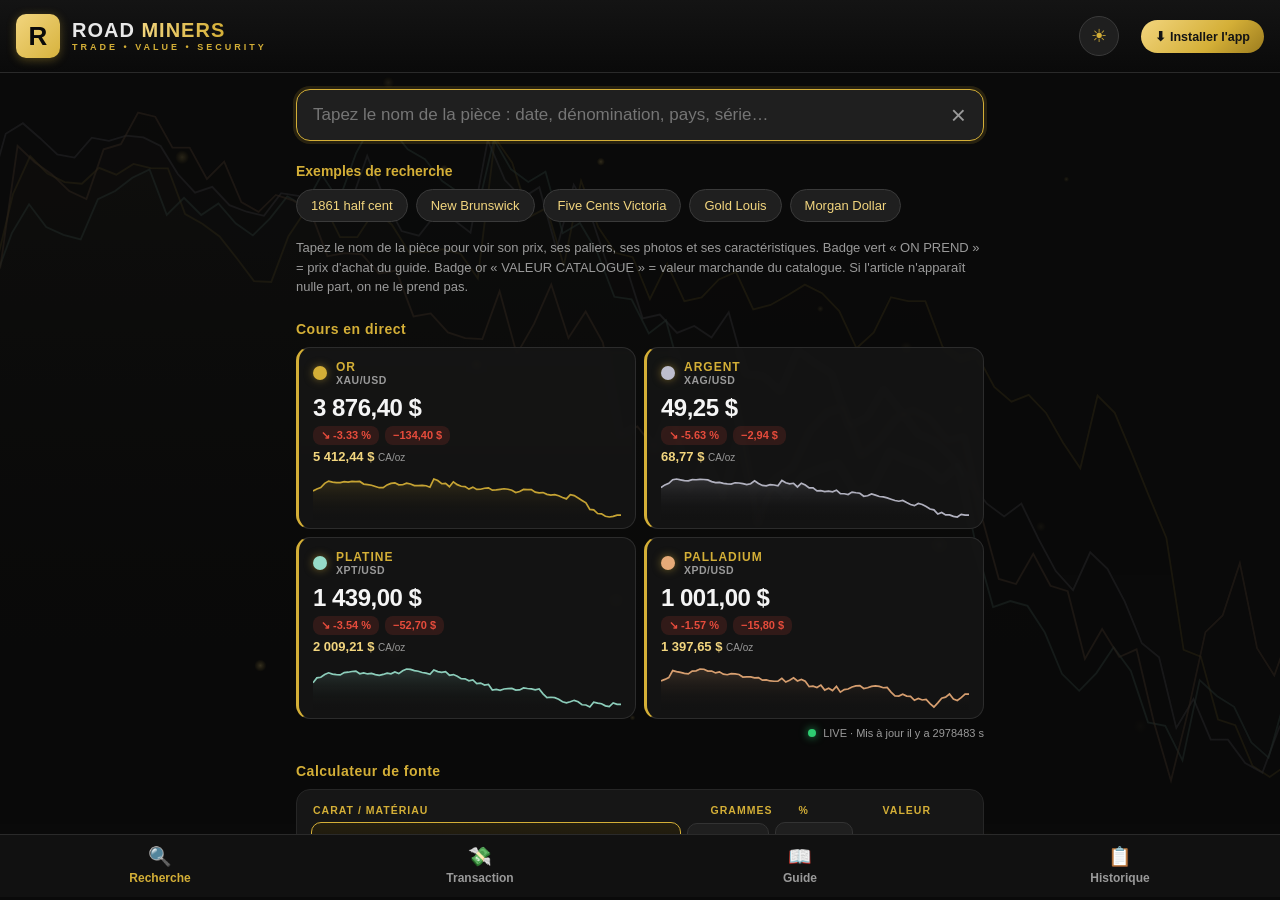
==== commit fbe4360a: "Module Transaction (achat comptoir) : fiche client + articles auto + photos + facture imprimable - N" ====
--- a/index.html
+++ b/index.html
@@ -83,6 +83,7 @@
           </div>
         </div>
         <div class="tiers" id="melt-tiers"></div>
+        <button class="btn-outline" id="melt-to-tx" style="width:100%;margin-top:10px" hidden>&rarr; Envoyer vers la transaction</button>
         <p class="hint-note" id="melt-source">100 % = prix <strong>Non-Wholesale</strong> par gramme de la page <a href="https://online.kitco.com/refining/gold-silver-CAD.html" target="_blank" rel="noopener" style="color:var(--gold)">Kitco refining (CAD)</a>, selon la contenance — cours en direct.</p>
       </div>
 
@@ -100,6 +101,7 @@
           <strong id="face-mult-result">—</strong>
         </div>
         <p class="hint-note">Prix = valeur faciale × multiplicateur (ex. « 8 fois la face »).</p>
+        <button class="btn-outline" id="face-to-tx" style="width:100%;margin-top:8px" hidden>&rarr; Envoyer vers la transaction</button>
       </div>
 
       <h3 class="section-title">Comparaison des prix</h3>
@@ -127,6 +129,7 @@
           <strong id="agc-paid-pct">—</strong>
         </div>
         <div class="tiers" id="agc-tiers"></div>
+        <button class="btn-outline" id="agc-to-tx" style="width:100%;margin-top:10px" hidden>&rarr; Envoyer vers la transaction</button>
         <p class="hint-note">Prix au gramme Kitco Non-Wholesale en direct (même base que le calculateur de fonte), selon la teneur de chaque pièce. <strong>Vérifiez la valeur de collection dans la recherche avant d'offrir la fonte.</strong></p>
       </div>
       </details>
@@ -362,6 +365,7 @@
     </div>
 
     <button class="btn-gold btn-save" id="btn-save">Enregistrer l'évaluation</button>
+    <button class="btn-outline" id="btn-add-tx" style="width:100%;margin-top:8px">&rarr; Ajouter à la transaction</button>
   </section>
 
   <!-- ============ VUE GUIDE (manuel de formation) ============ -->
@@ -599,6 +603,59 @@
     </details>
   </section>
 
+  <!-- ============ VUE TRANSACTION (achat comptoir) ============ -->
+  <section id="view-tx" class="view">
+    <h3 class="section-title" style="margin-top:0">Transaction — achat comptoir</h3>
+
+    <div class="detail-card">
+      <div class="tx-grid">
+        <input class="adm-input" id="tx-nom" placeholder="Nom client *" autocomplete="off">
+        <input class="adm-input" id="tx-tel" placeholder="Téléphone" inputmode="tel" autocomplete="off">
+        <input class="adm-input" id="tx-naissance" type="date" aria-label="Date de naissance">
+        <input class="adm-input" id="tx-idnum" placeholder="No pièce d'identité" autocomplete="off">
+        <input class="adm-input" id="tx-adresse" placeholder="Adresse client" autocomplete="off">
+        <div class="tx-grid-2col">
+          <select class="adm-input" id="tx-langue">
+            <option value="Français">Français</option>
+            <option value="English">English</option>
+          </select>
+          <input class="adm-input" id="tx-sac" placeholder="No de sac" autocomplete="off">
+        </div>
+      </div>
+    </div>
+
+    <h3 class="section-title">Articles</h3>
+    <div class="detail-card">
+      <div id="tx-items"><p class="hint-note">Aucun article — ajoutez depuis la recherche, la fonte, le lot de pièces, ou une ligne libre ci-dessous.</p></div>
+      <div class="adm-add">
+        <input class="adm-input" id="tx-free-label" placeholder="Ligne libre (ex. bracelet 10K)">
+        <div class="adm-btn-row">
+          <input class="adm-input" id="tx-free-amount" type="number" min="0" step="0.01" placeholder="Montant $" style="flex:1">
+          <select class="adm-input" id="tx-free-cat" style="flex:1"></select>
+          <button class="btn-gold" id="tx-add-free">+ Ajouter</button>
+        </div>
+      </div>
+      <div id="tx-cats" class="tx-cats"></div>
+      <p class="tx-total">TOTAL : <strong id="tx-total">0,00 $</strong></p>
+    </div>
+
+    <h3 class="section-title">Photos des articles</h3>
+    <div class="detail-card">
+      <input type="file" id="tx-photo-input" accept="image/*" capture="environment" multiple hidden>
+      <button class="btn-outline" id="tx-photo-btn" style="width:100%">&#128247; Prendre / choisir des photos</button>
+      <div id="tx-photos" class="tx-photos"></div>
+    </div>
+
+    <div class="detail-card" style="margin-top:14px">
+      <label class="adm-label" for="tx-emp" style="margin-top:0">Code employé (requis pour enregistrer) :</label>
+      <input class="adm-input" id="tx-emp" placeholder="Code d'accès" autocomplete="off">
+    </div>
+
+    <button class="btn-gold btn-save" id="tx-save">Enregistrer la transaction</button>
+    <button class="btn-outline" id="tx-print" style="width:100%;margin-top:8px">&#128438; Imprimer la facture</button>
+    <button class="btn-outline" id="tx-reset" style="width:100%;margin-top:8px">Nouvelle transaction</button>
+  </section>
+
   <!-- ============ VUE HISTORIQUE ============ -->
   <section id="view-history" class="view">
     <h3 class="section-title">Évaluations enregistrées</h3>
@@ -608,6 +665,9 @@
   </section>
 
 </main>
+
+<!-- ============ FACTURE (impression) ============ -->
+<div id="invoice"></div>
 
 <!-- ============ ÉCRAN DE BLOCAGE ============ -->
 <div id="blocker" class="blocker" hidden>
@@ -635,6 +695,9 @@
   <button class="nav-btn active" data-view="view-search">
     <span class="nav-icon">&#128269;</span>Recherche
   </button>
+  <button class="nav-btn" data-view="view-tx">
+    <span class="nav-icon">&#128184;</span>Transaction
+  </button>
   <button class="nav-btn" data-view="view-guide">
     <span class="nav-icon">&#128214;</span>Guide
   </button>
--- a/styles.css
+++ b/styles.css
@@ -913,6 +913,54 @@
 [data-theme="light"] .adm-input { background: #fff; border-color: #ddd3ba; color: #1a1a1a; }
 [data-theme="light"] .code-row { border-bottom-color: #ece5d2; }
 
+/* ----- Transaction (achat comptoir) ----- */
+.tx-grid { display: flex; flex-direction: column; gap: 8px; }
+.tx-grid-2col { display: grid; grid-template-columns: 1fr 1fr; gap: 8px; }
+.tx-cats { margin-top: 12px; }
+.tx-cat {
+  display: flex; justify-content: space-between;
+  padding: 7px 2px; border-bottom: 1px solid #222;
+  font-size: 12.5px; color: var(--text-dim);
+}
+.tx-cat strong { color: var(--gold-light); }
+.tx-total { margin-top: 12px; font-size: 15px; text-align: right; }
+.tx-total strong { color: var(--gold); font-size: 22px; }
+.tx-photos { display: flex; flex-wrap: wrap; gap: 8px; margin-top: 10px; }
+.tx-photo { position: relative; }
+.tx-photo img {
+  width: 84px; height: 84px; object-fit: cover;
+  border-radius: 8px; border: 1px solid #333;
+}
+.tx-photo .row-del {
+  position: absolute; top: -8px; right: -8px;
+  background: var(--bg-raised); border-radius: 50%;
+  font-size: 14px; padding: 0 6px; border: 1px solid #444;
+}
+[data-theme="light"] .tx-cat { border-bottom-color: #ece5d2; }
+
+/* ----- Facture (impression) ----- */
+#invoice { display: none; }
+@media print {
+  body { background: #fff !important; overflow: visible !important; height: auto !important; }
+  .app-header, #app, .bottom-nav, #toast, #spot-chart, #bg-fx,
+  .blocker, .welcome { display: none !important; }
+  #invoice { display: block !important; color: #111; font-family: Arial, sans-serif; font-size: 12px; padding: 10px; }
+}
+.inv-head { text-align: center; border-bottom: 2px solid #111; padding-bottom: 10px; margin-bottom: 12px; }
+.inv-head h1 { font-size: 22px; letter-spacing: 3px; margin: 0; }
+.inv-head h2 { font-size: 15px; margin: 8px 0 4px; }
+.inv-head p { margin: 2px 0; font-size: 11px; }
+.inv-block { border: 1px solid #999; border-radius: 6px; padding: 10px; margin-bottom: 12px; line-height: 1.6; }
+.inv-table { width: 100%; border-collapse: collapse; margin-bottom: 12px; }
+.inv-table th, .inv-table td { border: 1px solid #999; padding: 6px 8px; text-align: left; font-size: 11.5px; }
+.inv-table th { background: #eee; }
+.inv-total { font-size: 18px; font-weight: 800; text-align: right; margin: 10px 0; }
+.inv-photos { display: flex; gap: 6px; flex-wrap: wrap; margin: 10px 0; }
+.inv-photos img { width: 70px; height: 70px; object-fit: cover; border: 1px solid #999; }
+.inv-legal { font-size: 10px; border: 1px solid #999; padding: 8px; margin: 12px 0; line-height: 1.5; }
+.inv-sign { display: flex; justify-content: space-between; margin-top: 40px; }
+.inv-sign div { width: 45%; border-top: 1px solid #111; padding-top: 6px; font-size: 11px; text-align: center; }
+
 /* ----- Toast ----- */
 .toast {
   position: fixed; left: 50%; bottom: 90px; transform: translateX(-50%);
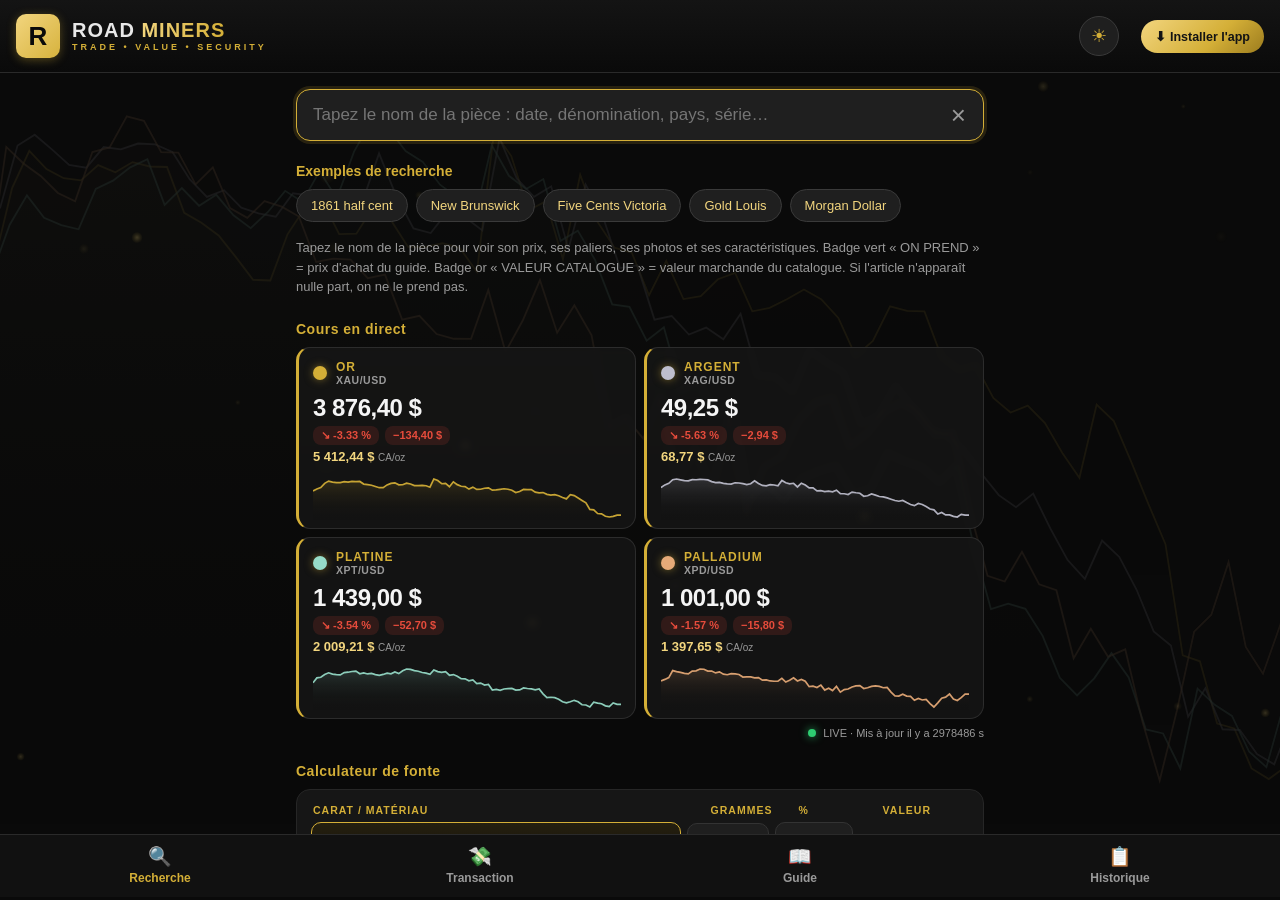
==== commit b086c49a: "25¢ 1967/1968 à 50% dans le calculateur de lots + dépliant déplacé après Valeur faciale + détails 19" ====
--- a/index.html
+++ b/index.html
@@ -104,19 +104,6 @@
         <button class="btn-outline" id="face-to-tx" style="width:100%;margin-top:8px" hidden>&rarr; Envoyer vers la transaction</button>
       </div>
 
-      <h3 class="section-title">Comparaison des prix</h3>
-      <div class="cmp-card">
-        <div class="cmp-head">
-          <div class="cmp-metals" id="cmp-metals"></div>
-          <div class="cmp-unit">
-            <button class="cmp-u active" data-u="oz">Once</button>
-            <button class="cmp-u" data-u="g">Gramme</button>
-          </div>
-        </div>
-        <div class="cmp-row" id="cmp-row"></div>
-        <p class="hint-note" id="cmp-note"></p>
-      </div>
-
       <details class="guide-block home-fold">
         <summary>Calculateur argent — lots de pièces</summary>
       <div class="agc-card">
@@ -133,6 +120,19 @@
         <p class="hint-note">Prix au gramme Kitco Non-Wholesale en direct (même base que le calculateur de fonte), selon la teneur de chaque pièce. <strong>Vérifiez la valeur de collection dans la recherche avant d'offrir la fonte.</strong></p>
       </div>
       </details>
+
+      <h3 class="section-title">Comparaison des prix</h3>
+      <div class="cmp-card">
+        <div class="cmp-head">
+          <div class="cmp-metals" id="cmp-metals"></div>
+          <div class="cmp-unit">
+            <button class="cmp-u active" data-u="oz">Once</button>
+            <button class="cmp-u" data-u="g">Gramme</button>
+          </div>
+        </div>
+        <div class="cmp-row" id="cmp-row"></div>
+        <p class="hint-note" id="cmp-note"></p>
+      </div>
 
       <details class="guide-block home-fold">
         <summary>Titrage de l'or — carats &amp; poinçons</summary>
@@ -462,8 +462,8 @@
           <thead><tr><th>Catégorie</th><th>Teneur / notes</th></tr></thead>
           <tbody>
             <tr><td>Pièces jusqu'en 1966</td><td>80 % d'argent ; vérifier dénomination et date</td></tr>
-            <tr><td>1967</td><td>50 % ou 80 % selon l'émission (moyenne ~60 %)</td></tr>
-            <tr><td>1968</td><td>50 % ; test à l'aimant — toutes les pièces ne sont pas argentées</td></tr>
+            <tr><td>1967</td><td>50 % ou 80 % selon l'émission. 25 ¢ : 5,83 g → 4,66 g (80 %) ou 2,915 g (50 %) d'argent ; revers lynx d'Alex Colville ; non magnétique</td></tr>
+            <tr><td>1968</td><td>50 % d'argent (5,83 g → 2,915 g d'argent) ou nickel pur (5,05 g, <strong>sans argent — attiré par l'aimant</strong>, contrairement à la version argent)</td></tr>
             <tr><td>Olympiques Montréal</td><td>5 $ = 25 g ; 10 $ = 50 g ; série de 28 pièces ≈ 1 000 g ; pureté variable</td></tr>
             <tr><td>Olympiques Calgary</td><td>20 $ = 1 oz ; vérifier émission et masse exacte</td></tr>
             <tr><td>Dollars commémoratifs</td><td>1971–1991 : 50 % ; 1992–2002 : 92,5 % ; 2003+ : 99,9 % (à contrôler pièce par pièce)</td></tr>
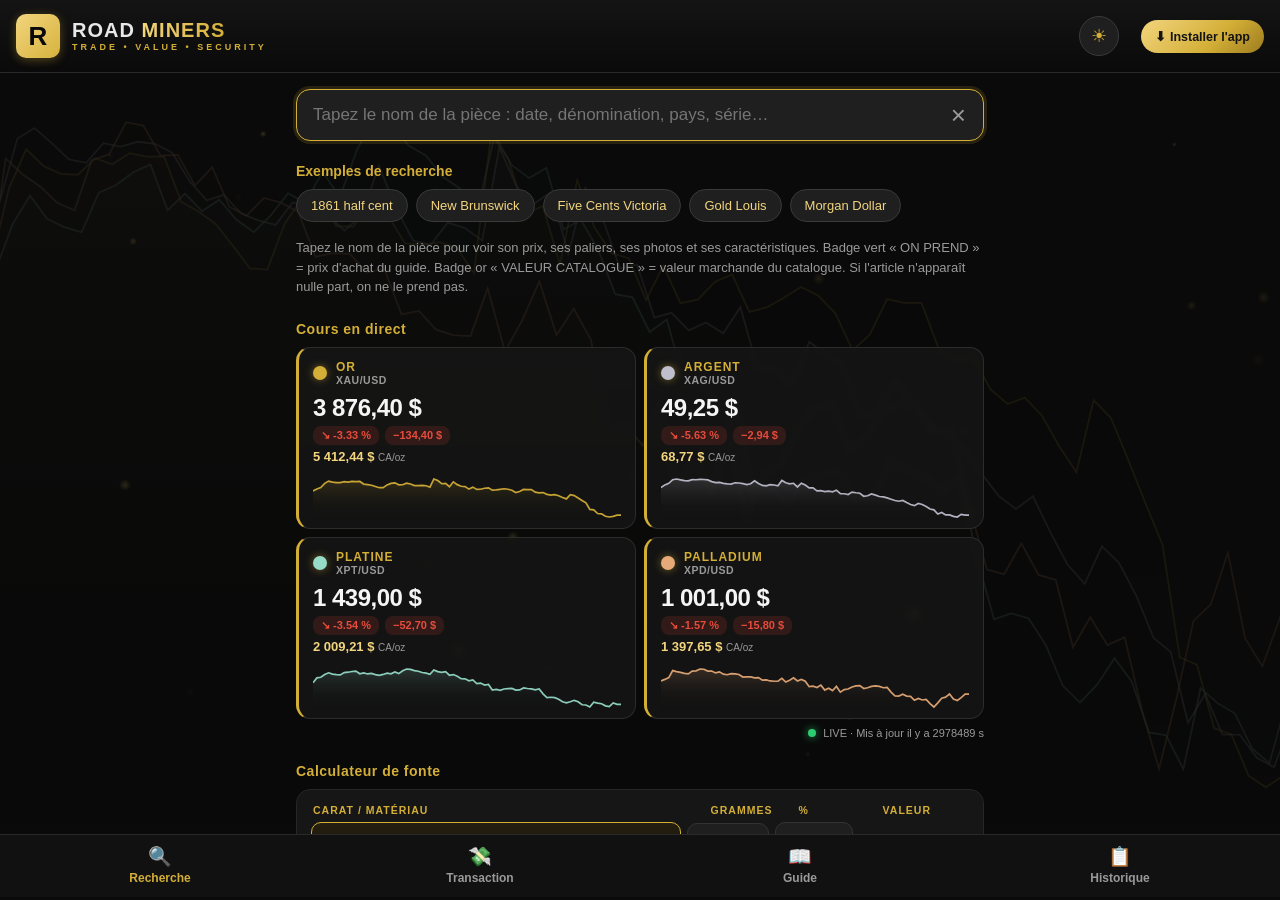
==== commit b0366009: "Calculateur lots de pièces : sélecteur d'offre en % (8 paliers) comme la fonte (sw v42)" ====
--- a/index.html
+++ b/index.html
@@ -107,8 +107,12 @@
       <details class="guide-block home-fold">
         <summary>Calculateur argent — lots de pièces</summary>
       <div class="agc-card">
-        <div class="agc-head"><span>PIÈCE</span><span>QTÉ</span><span>100 %</span></div>
+        <div class="agc-head"><span>PIÈCE</span><span>QTÉ</span><span>VALEUR</span></div>
         <div id="agc-rows"></div>
+        <div class="custom-pct-row" style="margin-top:10px">
+          <label for="agc-pct" style="font-size:12px;font-weight:700;color:var(--text-dim)">Offre :</label>
+          <select id="agc-pct" class="adm-input" style="max-width:120px;width:auto"></select>
+        </div>
         <p class="melt-result" id="agc-result">Total : —</p>
         <div class="custom-pct-row" id="agc-paid-row" hidden>
           <input type="number" id="agc-paid" min="0" step="0.01" placeholder="montant payé au total">
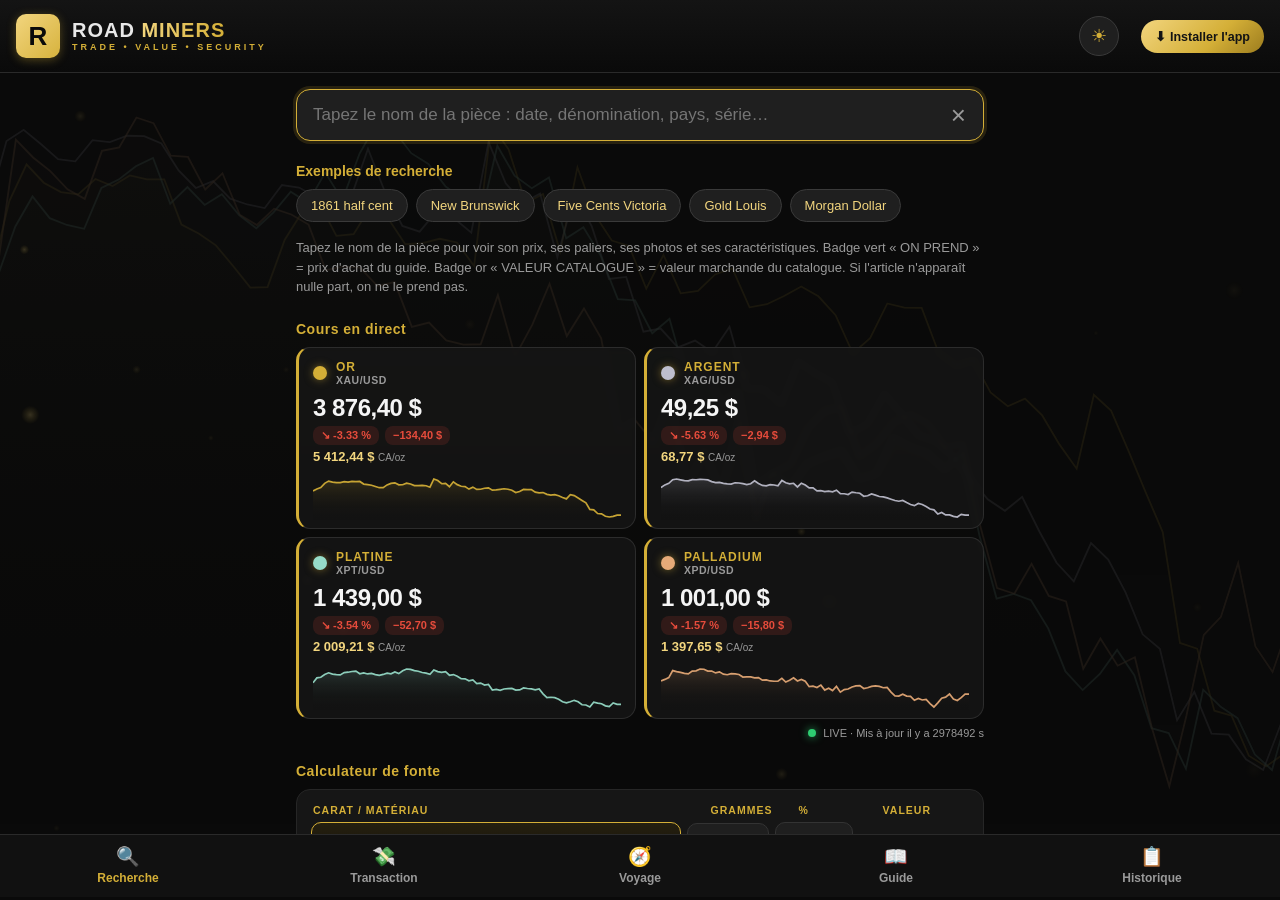
==== commit 7c249253: "Module Voyages : onglet admin (création voyage + coéquipier) + onglet employé (voyage du jour en pre" ====
--- a/index.html
+++ b/index.html
@@ -660,6 +660,17 @@
     <button class="btn-outline" id="tx-reset" style="width:100%;margin-top:8px">Nouvelle transaction</button>
   </section>
 
+  <!-- ============ VUE VOYAGE (employé) ============ -->
+  <section id="view-trip" class="view">
+    <h3 class="section-title" style="margin-top:0">Mon voyage</h3>
+    <div id="trip-login" class="detail-card" hidden>
+      <p class="hint-note" style="margin-top:0">Entrez votre code d'accès pour voir votre voyage.</p>
+      <input id="trip-code" class="adm-input" placeholder="Code d'accès" autocomplete="off">
+      <button class="btn-gold" id="trip-code-btn" style="width:100%;margin-top:10px">Voir mon voyage</button>
+    </div>
+    <div id="trip-content"></div>
+  </section>
+
   <!-- ============ VUE HISTORIQUE ============ -->
   <section id="view-history" class="view">
     <h3 class="section-title">Évaluations enregistrées</h3>
@@ -702,6 +713,9 @@
   <button class="nav-btn" data-view="view-tx">
     <span class="nav-icon">&#128184;</span>Transaction
   </button>
+  <button class="nav-btn" data-view="view-trip">
+    <span class="nav-icon">&#129517;</span>Voyage
+  </button>
   <button class="nav-btn" data-view="view-guide">
     <span class="nav-icon">&#128214;</span>Guide
   </button>
--- a/styles.css
+++ b/styles.css
@@ -912,6 +912,7 @@
 }
 [data-theme="light"] .adm-input { background: #fff; border-color: #ddd3ba; color: #1a1a1a; }
 [data-theme="light"] .code-row { border-bottom-color: #ece5d2; }
+[data-theme="light"] .carac-row { border-bottom-color: #ece5d2; }
 
 /* ----- Transaction (achat comptoir) ----- */
 .tx-grid { display: flex; flex-direction: column; gap: 8px; }
@@ -961,6 +962,74 @@
 .inv-sign { display: flex; justify-content: space-between; margin-top: 40px; }
 .inv-sign div { width: 45%; border-top: 1px solid #111; padding-top: 6px; font-size: 11px; text-align: center; }
 
+/* ----- Onglets admin ----- */
+.adm-tabs {
+  display: flex; gap: 8px;
+  overflow-x: auto;
+  -webkit-overflow-scrolling: touch;
+  margin-bottom: 16px;
+  padding: 4px 2px;
+  position: sticky; top: 0; z-index: 5;
+  background: var(--bg);
+}
+.adm-tab-btn {
+  background: var(--bg-raised); color: var(--text-dim);
+  border: 1px solid #333; border-radius: 999px;
+  padding: 9px 16px; font-size: 13px; font-weight: 700;
+  white-space: nowrap; cursor: pointer; flex-shrink: 0;
+}
+.adm-tab-btn.active {
+  background: linear-gradient(135deg, var(--gold-light), var(--gold));
+  color: #141414; border-color: var(--gold-dark);
+}
+.adm-tab { display: none; animation: fadeSlideIn .2s ease both; }
+.adm-tab.active { display: block; }
+[data-theme="light"] .adm-tab-btn { background: #fff; border-color: #ddd3ba; }
+[data-theme="light"] .adm-tab-btn.active { background: linear-gradient(135deg, var(--gold-light), var(--gold)); color: #141414; }
+
+/* ----- Stats admin (transactions) ----- */
+.tx-stat-grid {
+  display: grid; grid-template-columns: repeat(2, 1fr);
+  gap: 8px;
+}
+.tx-stat {
+  background: var(--bg-raised);
+  border: 1px solid #2c2c2c;
+  border-radius: 10px;
+  padding: 12px;
+}
+.tx-stat small { color: var(--gold); font-size: 10px; font-weight: 800; letter-spacing: 1px; }
+.tx-stat strong { display: block; font-size: 20px; color: var(--text); margin: 4px 0 2px; }
+.tx-stat span { color: var(--text-dim); font-size: 11px; }
+.tx-row-link { cursor: pointer; transition: background .15s ease; }
+.tx-row-link:hover { background: rgba(212,175,55,.06); }
+[data-theme="light"] .tx-stat { background: #fff; border-color: #e0d8c4; }
+
+/* ----- Voyage (employé) ----- */
+.trip-day {
+  border: 1px solid #2c2c2c;
+  border-radius: 12px;
+  padding: 12px;
+  margin-top: 10px;
+  background: var(--bg-raised);
+}
+.trip-today { border-color: var(--gold); background: rgba(212,175,55,.07); }
+.trip-date {
+  font-weight: 800; font-size: 14px; color: var(--text);
+  text-transform: capitalize; margin-bottom: 8px;
+}
+.trip-block { border-top: 1px solid #2c2c2c; padding: 8px 0; }
+.trip-block:first-of-type { border-top: none; padding-top: 0; }
+.trip-name { font-weight: 700; font-size: 13.5px; margin-bottom: 6px; }
+.trip-map {
+  display: block; font-size: 12px; padding: 9px 12px;
+  margin: 6px 0; text-align: left; text-decoration: none;
+}
+.trip-meta { display: flex; flex-wrap: wrap; gap: 4px 14px; font-size: 12.5px; color: var(--text-dim); }
+.trip-meta a { color: var(--gold-light); text-decoration: none; font-weight: 700; }
+[data-theme="light"] .trip-day { background: #fff; border-color: #e0d8c4; }
+[data-theme="light"] .trip-block { border-top-color: #ece5d2; }
+
 /* ----- Toast ----- */
 .toast {
   position: fixed; left: 50%; bottom: 90px; transform: translateX(-50%);
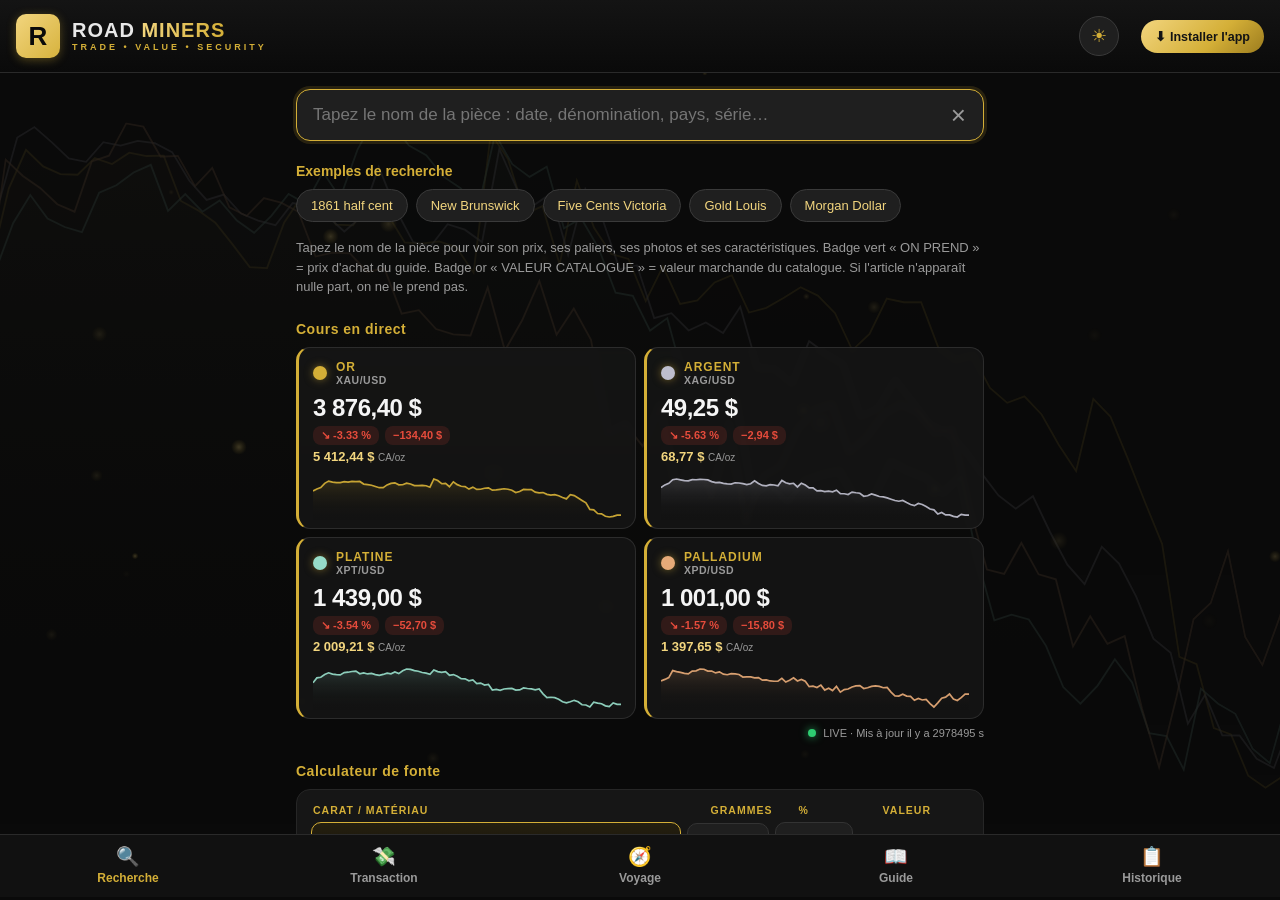
==== commit 70e262fb: "Pièces d'or/argent dans le calculateur de lots + valeur métal vs prix du livre - AGC_TYPES : or 14K " ====
--- a/index.html
+++ b/index.html
@@ -105,7 +105,7 @@
       </div>
 
       <details class="guide-block home-fold">
-        <summary>Calculateur argent — lots de pièces</summary>
+        <summary>Calculateur de lots — pièces d'or et d'argent</summary>
       <div class="agc-card">
         <div class="agc-head"><span>PIÈCE</span><span>QTÉ</span><span>VALEUR</span></div>
         <div id="agc-rows"></div>
@@ -342,6 +342,7 @@
       <h2 id="detail-title"></h2>
       <p class="detail-ref" id="detail-ref"></p>
       <p class="detail-price"><span id="detail-price-label">Prix d'achat du guide</span> : <strong id="detail-price"></strong></p>
+      <p class="detail-melt" id="detail-melt" hidden></p>
     </div>
 
     <a id="guide-page-link" class="btn-outline" style="display:block;margin-top:12px" href="#" target="_blank" rel="noopener">
@@ -469,7 +470,7 @@
             <tr><td>1967</td><td>50 % ou 80 % selon l'émission. 25 ¢ : 5,83 g → 4,66 g (80 %) ou 2,915 g (50 %) d'argent ; revers lynx d'Alex Colville ; non magnétique</td></tr>
             <tr><td>1968</td><td>50 % d'argent (5,83 g → 2,915 g d'argent) ou nickel pur (5,05 g, <strong>sans argent — attiré par l'aimant</strong>, contrairement à la version argent)</td></tr>
             <tr><td>Olympiques Montréal</td><td>5 $ = 25 g ; 10 $ = 50 g ; série de 28 pièces ≈ 1 000 g ; pureté variable</td></tr>
-            <tr><td>Olympiques Calgary</td><td>20 $ = 1 oz ; vérifier émission et masse exacte</td></tr>
+            <tr><td>Olympiques Calgary</td><td>20 $ = 34,107 g à 92,5 % = <strong>exactement 1 oz troy d'argent</strong> (certificat MRC) ; diamètre 40 mm, tranche lettrée « XV Olympic Winter Games »</td></tr>
             <tr><td>Dollars commémoratifs</td><td>1971–1991 : 50 % ; 1992–2002 : 92,5 % ; 2003+ : 99,9 % (à contrôler pièce par pièce)</td></tr>
             <tr><td>Autres recherchés</td><td>5 cents 1921 / 1925 / 1926 Far ; Large Cent ; petits cents 1922–1927 ; jetons Canada ; ensembles 1999 novembre/septembre</td></tr>
           </tbody>
--- a/styles.css
+++ b/styles.css
@@ -332,6 +332,16 @@
 .detail-ref { color: var(--text-dim); font-size: 13px; line-height: 1.5; }
 .detail-price { margin-top: 12px; font-size: 15px; }
 .detail-price strong { color: var(--gold); font-size: 20px; }
+.detail-melt { margin-top: 8px; font-size: 13.5px; color: var(--text-dim); }
+.detail-melt strong { color: var(--gold-light); font-size: 16px; }
+.badge-melt {
+  display: inline-block;
+  background: var(--red); color: #fff;
+  font-size: 10px; font-weight: 800; letter-spacing: .5px;
+  padding: 3px 8px; border-radius: 999px;
+  vertical-align: middle;
+  animation: popIn .3s ease both;
+}
 
 .section-title {
   color: var(--gold); font-size: 14px; letter-spacing: .5px;
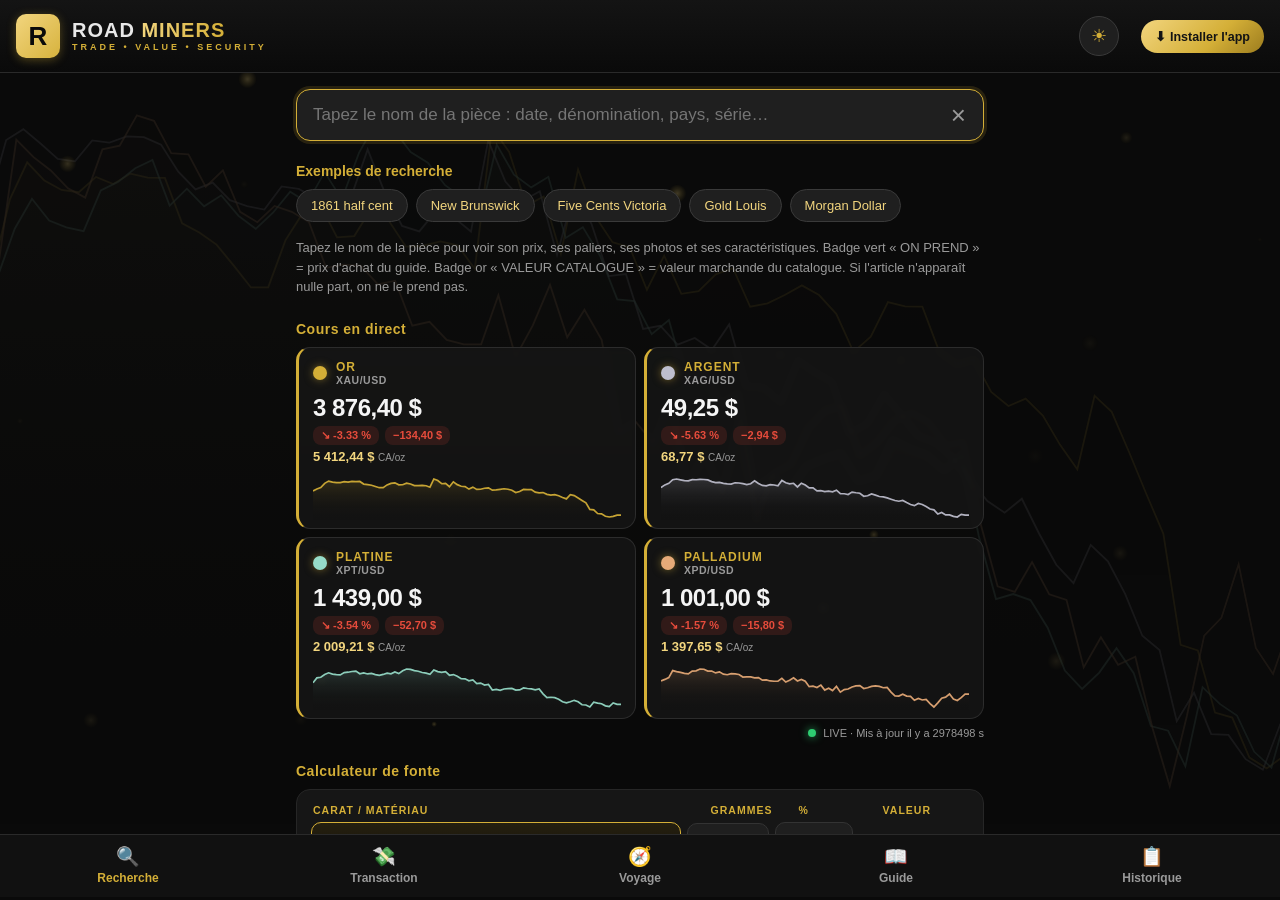
==== commit bdf53a6e: "Facture au format du reçu réel : ACHATS COMPTOIR complet - En-tête, 12 catégories dans l'ordre du re" ====
--- a/index.html
+++ b/index.html
@@ -619,6 +619,7 @@
         <input class="adm-input" id="tx-naissance" type="date" aria-label="Date de naissance">
         <input class="adm-input" id="tx-idnum" placeholder="No pièce d'identité" autocomplete="off">
         <input class="adm-input" id="tx-adresse" placeholder="Adresse client" autocomplete="off">
+        <input class="adm-input" id="tx-event" placeholder="Événement (ex. BARRHEAD - 18 NOV. - LUC/KARIM)" autocomplete="off">
         <div class="tx-grid-2col">
           <select class="adm-input" id="tx-langue">
             <option value="Français">Français</option>
--- a/styles.css
+++ b/styles.css
@@ -957,6 +957,21 @@
   .blocker, .welcome { display: none !important; }
   #invoice { display: block !important; color: #111; font-family: Arial, sans-serif; font-size: 12px; padding: 10px; }
 }
+/* reçu style comptoir (monospace, étroit) */
+.rcp {
+  font-family: "Courier New", monospace;
+  font-size: 12.5px;
+  max-width: 320px;
+  margin: 0 auto;
+  color: #111;
+  line-height: 1.35;
+}
+.rcp-c { text-align: center; font-weight: 700; }
+.rcp-table { width: 100%; border-collapse: collapse; margin: 10px 0; }
+.rcp-table td { padding: 1px 0; }
+.rcp-table td:last-child { text-align: right; }
+.rcp-total { text-align: center; font-size: 16px; font-weight: 700; margin: 10px 0; }
+.rcp-barcode { display: block; margin: 8px auto; max-width: 100%; }
 .inv-head { text-align: center; border-bottom: 2px solid #111; padding-bottom: 10px; margin-bottom: 12px; }
 .inv-head h1 { font-size: 22px; letter-spacing: 3px; margin: 0; }
 .inv-head h2 { font-size: 15px; margin: 8px 0 4px; }
@@ -1023,6 +1038,17 @@
   margin-top: 10px;
   background: var(--bg-raised);
 }
+.trip-day summary {
+  cursor: pointer; list-style: none;
+  display: flex; align-items: center; flex-wrap: wrap; gap: 4px;
+}
+.trip-day summary::-webkit-details-marker { display: none; }
+.trip-day summary small { color: var(--text-dim); font-weight: 600; }
+.trip-dayline {
+  font-size: 12.5px; color: var(--text-dim);
+  padding: 4px 0; border-bottom: 1px solid #222;
+}
+.trip-dayline:last-of-type { border-bottom: none; }
 .trip-today { border-color: var(--gold); background: rgba(212,175,55,.07); }
 .trip-date {
   font-weight: 800; font-size: 14px; color: var(--text);
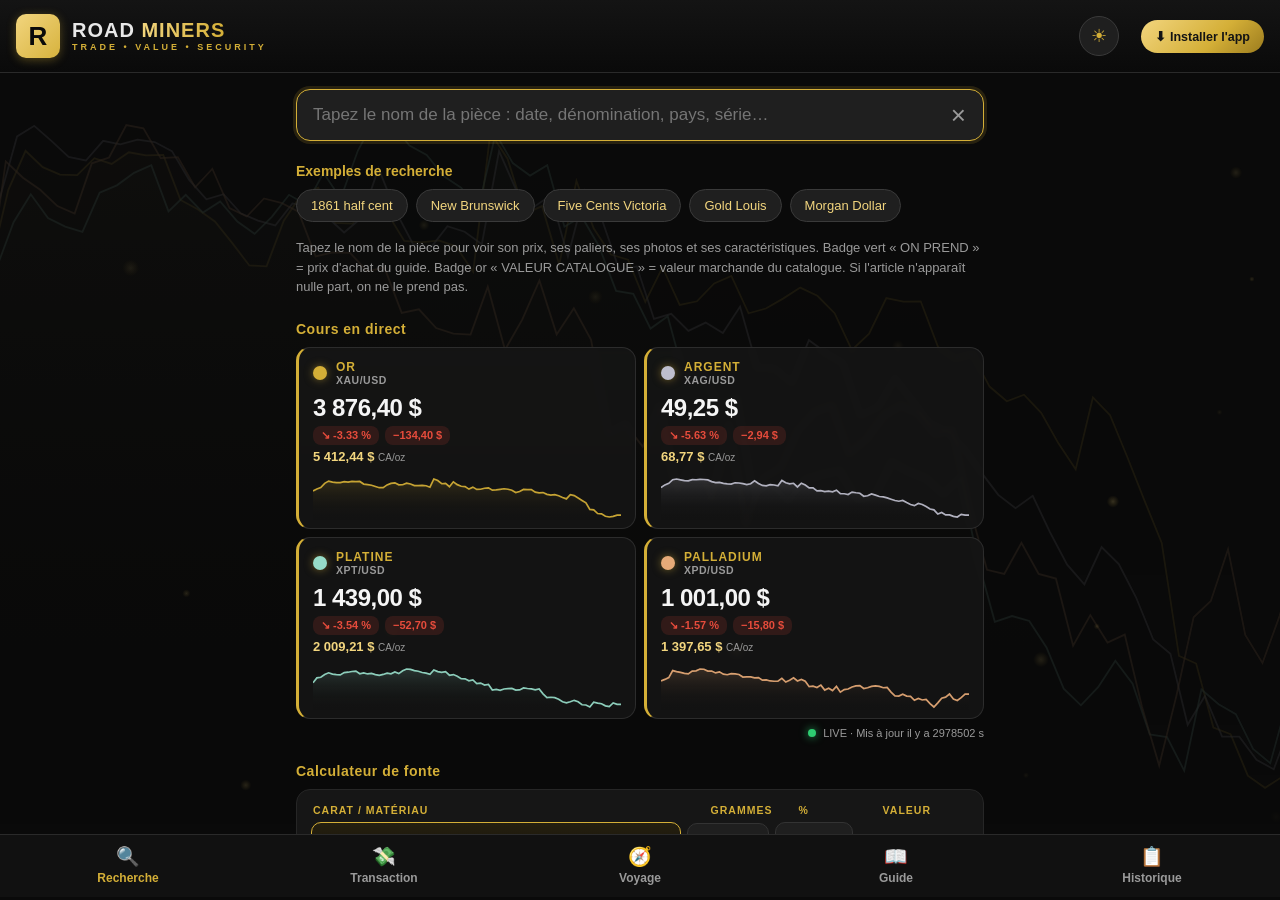
==== commit 7c392887: "Fonte : prix/gramme par ligne de % et par montant payé + poids d'argent optionnel + alertes limites " ====
--- a/index.html
+++ b/index.html
@@ -71,15 +71,25 @@
         <div class="custom-pct" id="custom-pct-zone" hidden>
           <label for="custom-pct">% au choix sur le total 100 % Kitco :</label>
           <div class="custom-pct-row">
-            <input type="number" id="custom-pct" min="0" max="100" step="0.5" placeholder="ex. 42">
+            <input type="number" id="custom-pct" min="0" step="0.5" placeholder="ex. 42">
             <span class="custom-pct-sign">%</span>
             <strong id="custom-pct-val">—</strong>
+            <small id="custom-pct-g" class="perg"></small>
           </div>
+          <p id="custom-pct-warn" class="warn-red" hidden>VOUS NE POUVEZ PAS ACHETER À CE PRIX.</p>
           <label for="custom-paid" style="margin-top:10px">Montant payé au total ($) — pourcentage réel :</label>
           <div class="custom-pct-row">
             <input type="number" id="custom-paid" min="0" step="0.01" placeholder="ex. 850">
             <span class="custom-pct-sign">$</span>
             <strong id="custom-paid-pct">—</strong>
+            <small id="custom-paid-g" class="perg"></small>
+          </div>
+          <p id="custom-paid-warn" class="warn-red" hidden>VOUS NE POUVEZ PAS ACHETER À CE PRIX.</p>
+          <label for="melt-ag-weight" style="margin-top:10px">Poids d'argent dans le lot (g) — optionnel, s'il y en a beaucoup :</label>
+          <div class="custom-pct-row">
+            <input type="number" id="melt-ag-weight" min="0" step="0.01" placeholder="grammes d'argent">
+            <span class="custom-pct-sign">g</span>
+            <strong id="melt-ag-g">—</strong>
           </div>
         </div>
         <div class="tiers" id="melt-tiers"></div>
@@ -100,7 +110,8 @@
           <span class="custom-pct-sign">&times;</span>
           <strong id="face-mult-result">—</strong>
         </div>
-        <p class="hint-note">Prix = valeur faciale × multiplicateur (ex. « 8 fois la face »).</p>
+        <p class="hint-note">Prix = valeur faciale × multiplicateur (ex. « 8 fois la face »). Maximum : 65 % de la valeur métal — <span id="face-max">—</span>.</p>
+        <p id="face-warn" class="warn-red" hidden>ATTENTION !</p>
         <button class="btn-outline" id="face-to-tx" style="width:100%;margin-top:8px" hidden>&rarr; Envoyer vers la transaction</button>
       </div>
 
--- a/styles.css
+++ b/styles.css
@@ -923,6 +923,24 @@
 [data-theme="light"] .adm-input { background: #fff; border-color: #ddd3ba; color: #1a1a1a; }
 [data-theme="light"] .code-row { border-bottom-color: #ece5d2; }
 [data-theme="light"] .carac-row { border-bottom-color: #ece5d2; }
+
+/* ----- Alertes prix (limites d'achat) ----- */
+.red { color: var(--red) !important; }
+.warn-red {
+  color: var(--red);
+  font-weight: 900;
+  font-size: 14px;
+  letter-spacing: .5px;
+  margin: 8px 0 0;
+  animation: popIn .3s ease both;
+}
+.perg {
+  color: var(--gold-light);
+  font-weight: 700;
+  font-size: 12px;
+  align-self: center;
+  white-space: nowrap;
+}
 
 /* ----- Transaction (achat comptoir) ----- */
 .tx-grid { display: flex; flex-direction: column; gap: 8px; }
